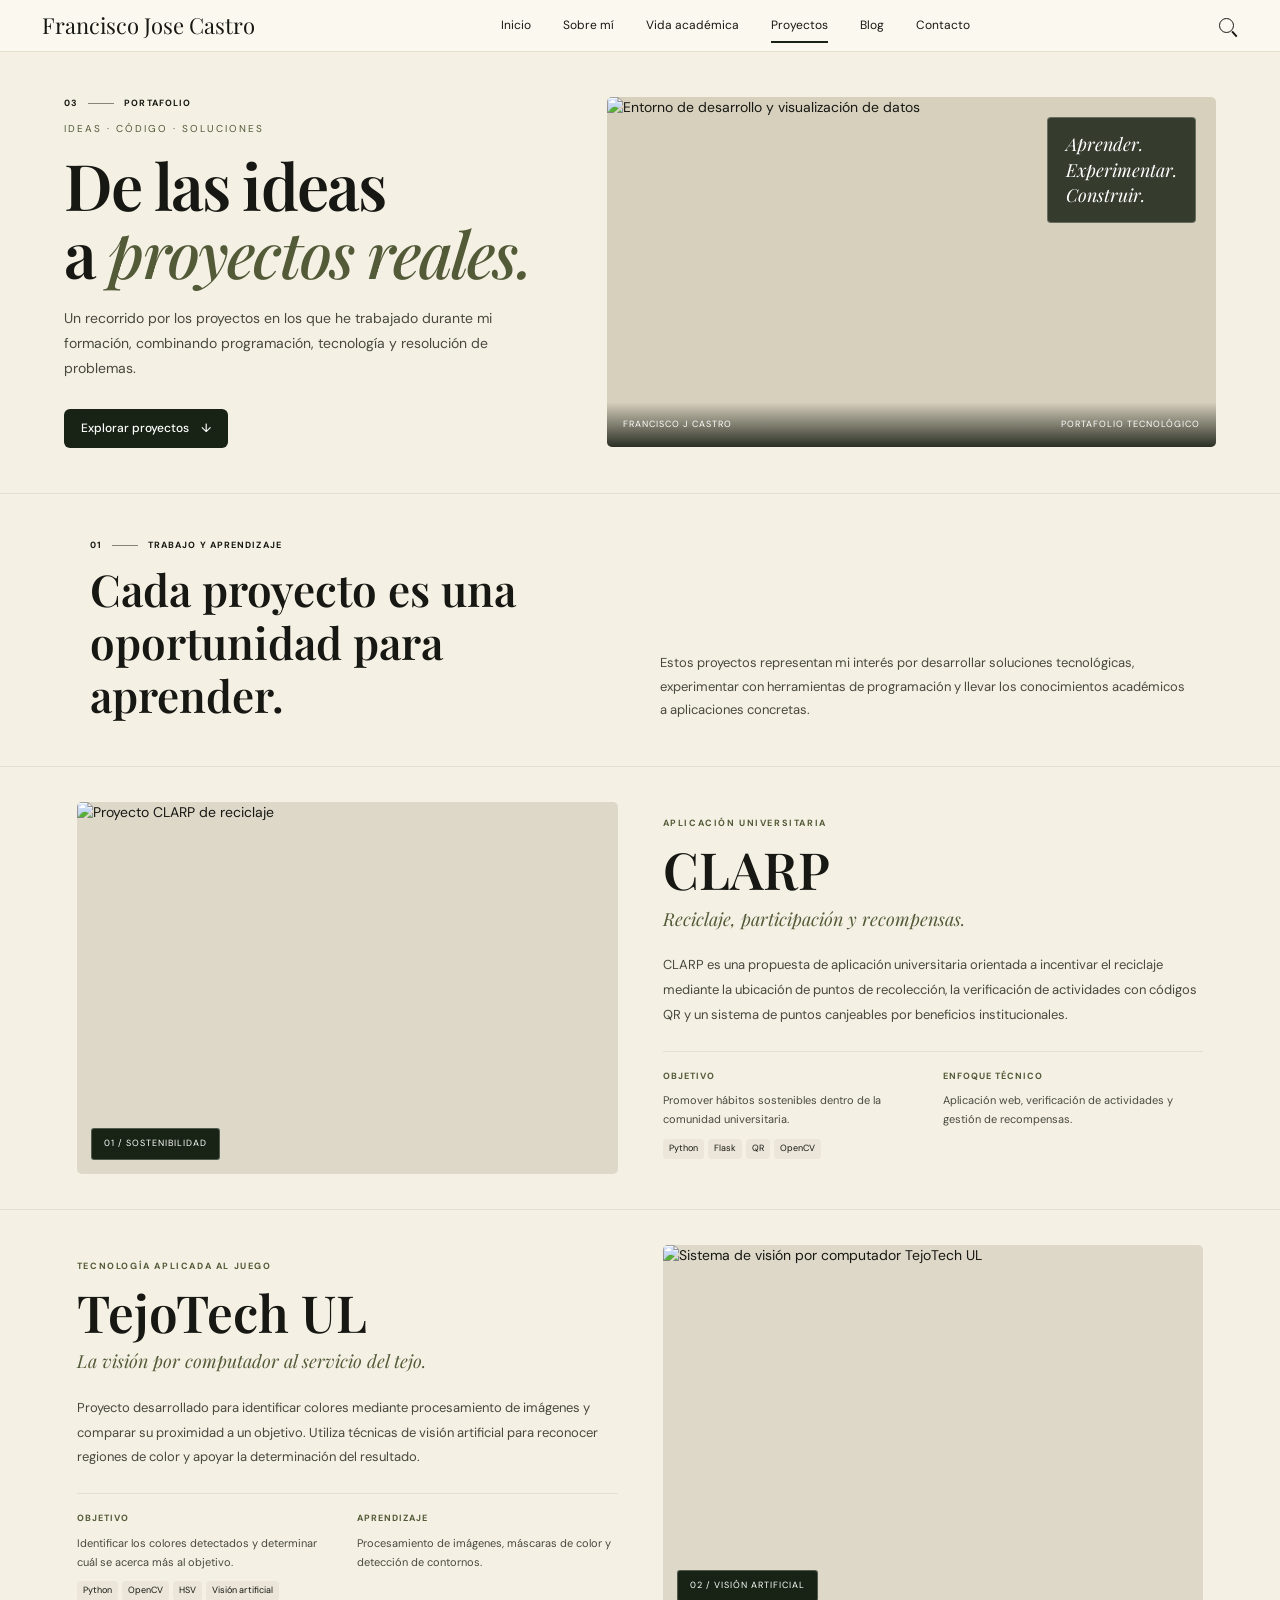
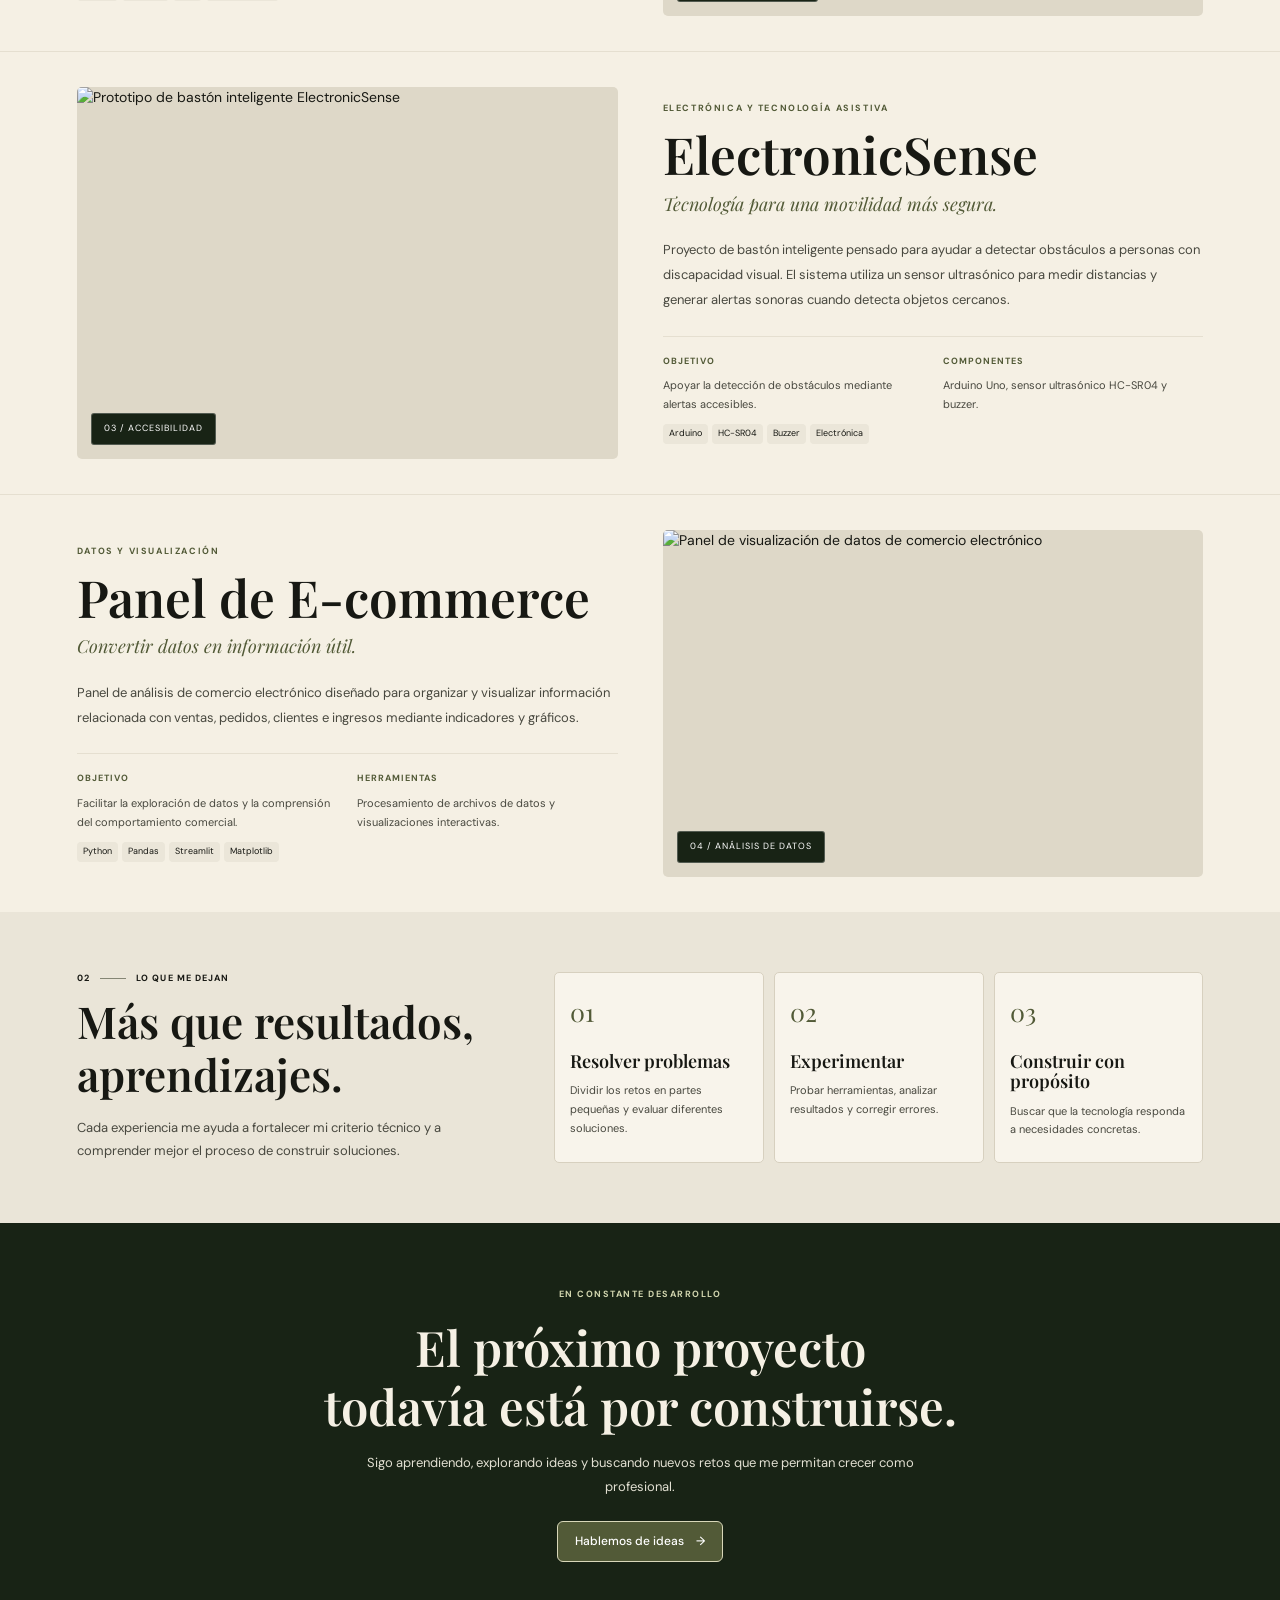
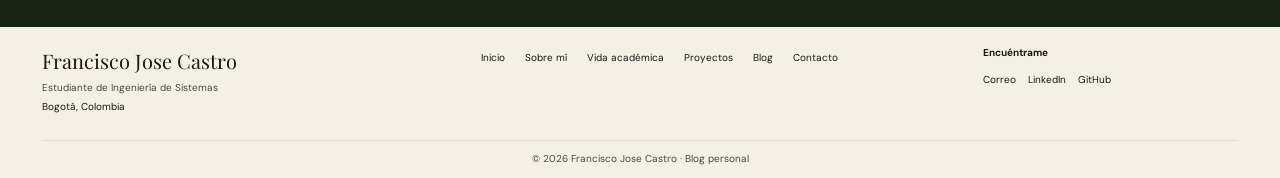
==== proyectos.html @ 3452fd98 "Add files via upload" ====
<!DOCTYPE html>
<html lang="es">
<head>
    <meta charset="UTF-8">
    <meta name="viewport" content="width=device-width, initial-scale=1.0">
    <meta name="description" content="Portafolio de proyectos tecnológicos de Francisco J Castro.">
    <title>Proyectos | Francisco Jose Castro</title>

    <link rel="stylesheet" href="style.css">
    <link rel="preconnect" href="https://fonts.googleapis.com">
    <link rel="preconnect" href="https://fonts.gstatic.com" crossorigin>
    <link href="https://fonts.googleapis.com/css2?family=DM+Sans:wght@400;500;600;700&family=Playfair+Display:wght@400;500;600;700&display=swap" rel="stylesheet">
</head>

<body>

<header class="navbar">
    <a href="index.html" class="brand">Francisco Jose Castro</a>

    <nav class="nav-links">
        <a href="index.html">Inicio</a>
        <a href="sobre-mi.html">Sobre mí</a>
        <a href="vida-academica.html">Vida académica</a>
        <a href="proyectos.html" class="active">Proyectos</a>
        <a href="blog.html">Blog</a>
        <a href="contacto.html">Contacto</a>
    </nav>

    <a href="contacto.html" class="search-link" aria-label="Ir a contacto">
        <span class="search-icon"></span>
    </a>
</header>

<main class="projects-page">

    <!-- PORTADA -->
    <section class="projects-hero">
        <div class="projects-hero-copy">
            <div class="section-number">03 <span></span> PORTAFOLIO</div>

            <p class="eyebrow-dark">IDEAS · CÓDIGO · SOLUCIONES</p>

            <h1>De las ideas<br>a <em>proyectos reales.</em></h1>

            <p>
                Un recorrido por los proyectos en los que he trabajado
                durante mi formación, combinando programación, tecnología
                y resolución de problemas.
            </p>

            <a href="#proyectos-destacados" class="btn btn-dark">
                Explorar proyectos <span>↓</span>
            </a>
        </div>

        <div class="projects-hero-visual">
            <img src="images/dashboard.jpg"
                 alt="Entorno de desarrollo y visualización de datos">

            <div class="projects-hero-label">
                <span>FRANCISCO J CASTRO</span>
                <span>PORTAFOLIO TECNOLÓGICO</span>
            </div>

            <div class="projects-floating-note">
                Aprender.<br>Experimentar.<br>Construir.
            </div>
        </div>
    </section>

    <!-- INTRODUCCION -->
    <section class="projects-intro" id="proyectos-destacados">
        <div>
            <div class="section-number">01 <span></span> TRABAJO Y APRENDIZAJE</div>
            <h2>Cada proyecto es una oportunidad para aprender.</h2>
        </div>

        <p>
            Estos proyectos representan mi interés por desarrollar soluciones
            tecnológicas, experimentar con herramientas de programación y
            llevar los conocimientos académicos a aplicaciones concretas.
        </p>
    </section>

    <!-- PROYECTO CLARP -->
    <article class="project-feature">
        <div class="project-feature-image">
            <img src="images/clarp.jpg" alt="Proyecto CLARP de reciclaje">
            <span class="project-index">01 / SOSTENIBILIDAD</span>
        </div>

        <div class="project-feature-content">
            <span class="project-kicker">APLICACIÓN UNIVERSITARIA</span>
            <h2>CLARP</h2>
            <p class="project-subtitle">
                Reciclaje, participación y recompensas.
            </p>

            <p>
                CLARP es una propuesta de aplicación universitaria orientada
                a incentivar el reciclaje mediante la ubicación de puntos
                de recolección, la verificación de actividades con códigos QR
                y un sistema de puntos canjeables por beneficios institucionales.
            </p>

            <div class="project-details">
                <div>
                    <span>OBJETIVO</span>
                    <p>Promover hábitos sostenibles dentro de la comunidad universitaria.</p>
                </div>
                <div>
                    <span>ENFOQUE TÉCNICO</span>
                    <p>Aplicación web, verificación de actividades y gestión de recompensas.</p>
                </div>
            </div>

            <div class="tags">
                <span>Python</span>
                <span>Flask</span>
                <span>QR</span>
                <span>OpenCV</span>
            </div>
        </div>
    </article>

    <!-- PROYECTO TEJOTECH -->
    <article class="project-feature project-reverse">
        <div class="project-feature-image">
            <img src="images/tejotech.jpg" alt="Sistema de visión por computador TejoTech UL">
            <span class="project-index">02 / VISIÓN ARTIFICIAL</span>
        </div>

        <div class="project-feature-content">
            <span class="project-kicker">TECNOLOGÍA APLICADA AL JUEGO</span>
            <h2>TejoTech UL</h2>
            <p class="project-subtitle">
                La visión por computador al servicio del tejo.
            </p>

            <p>
                Proyecto desarrollado para identificar colores mediante
                procesamiento de imágenes y comparar su proximidad a un
                objetivo. Utiliza técnicas de visión artificial para reconocer
                regiones de color y apoyar la determinación del resultado.
            </p>

            <div class="project-details">
                <div>
                    <span>OBJETIVO</span>
                    <p>Identificar los colores detectados y determinar cuál se acerca más al objetivo.</p>
                </div>
                <div>
                    <span>APRENDIZAJE</span>
                    <p>Procesamiento de imágenes, máscaras de color y detección de contornos.</p>
                </div>
            </div>

            <div class="tags">
                <span>Python</span>
                <span>OpenCV</span>
                <span>HSV</span>
                <span>Visión artificial</span>
            </div>
        </div>
    </article>

    <!-- PROYECTO ELECTRONICSENSE -->
    <article class="project-feature">
        <div class="project-feature-image">
            <img src="images/electronicsense.jpg" alt="Prototipo de bastón inteligente ElectronicSense">
            <span class="project-index">03 / ACCESIBILIDAD</span>
        </div>

        <div class="project-feature-content">
            <span class="project-kicker">ELECTRÓNICA Y TECNOLOGÍA ASISTIVA</span>
            <h2>ElectronicSense</h2>
            <p class="project-subtitle">
                Tecnología para una movilidad más segura.
            </p>

            <p>
                Proyecto de bastón inteligente pensado para ayudar a detectar
                obstáculos a personas con discapacidad visual. El sistema
                utiliza un sensor ultrasónico para medir distancias y generar
                alertas sonoras cuando detecta objetos cercanos.
            </p>

            <div class="project-details">
                <div>
                    <span>OBJETIVO</span>
                    <p>Apoyar la detección de obstáculos mediante alertas accesibles.</p>
                </div>
                <div>
                    <span>COMPONENTES</span>
                    <p>Arduino Uno, sensor ultrasónico HC-SR04 y buzzer.</p>
                </div>
            </div>

            <div class="tags">
                <span>Arduino</span>
                <span>HC-SR04</span>
                <span>Buzzer</span>
                <span>Electrónica</span>
            </div>
        </div>
    </article>

    <!-- PROYECTO ECOMMERCE -->
    <article class="project-feature project-reverse">
        <div class="project-feature-image">
            <img src="images/dashboard.jpg" alt="Panel de visualización de datos de comercio electrónico">
            <span class="project-index">04 / ANÁLISIS DE DATOS</span>
        </div>

        <div class="project-feature-content">
            <span class="project-kicker">DATOS Y VISUALIZACIÓN</span>
            <h2>Panel de E-commerce</h2>
            <p class="project-subtitle">
                Convertir datos en información útil.
            </p>

            <p>
                Panel de análisis de comercio electrónico diseñado para
                organizar y visualizar información relacionada con ventas,
                pedidos, clientes e ingresos mediante indicadores y gráficos.
            </p>

            <div class="project-details">
                <div>
                    <span>OBJETIVO</span>
                    <p>Facilitar la exploración de datos y la comprensión del comportamiento comercial.</p>
                </div>
                <div>
                    <span>HERRAMIENTAS</span>
                    <p>Procesamiento de archivos de datos y visualizaciones interactivas.</p>
                </div>
            </div>

            <div class="tags">
                <span>Python</span>
                <span>Pandas</span>
                <span>Streamlit</span>
                <span>Matplotlib</span>
            </div>
        </div>
    </article>

    <!-- APRENDIZAJES -->
    <section class="project-learning">
        <div class="project-learning-heading">
            <div class="section-number">02 <span></span> LO QUE ME DEJAN</div>
            <h2>Más que resultados, aprendizajes.</h2>
            <p>
                Cada experiencia me ayuda a fortalecer mi criterio técnico
                y a comprender mejor el proceso de construir soluciones.
            </p>
        </div>

        <div class="project-learning-grid">
            <article>
                <span>01</span>
                <h3>Resolver problemas</h3>
                <p>Dividir los retos en partes pequeñas y evaluar diferentes soluciones.</p>
            </article>

            <article>
                <span>02</span>
                <h3>Experimentar</h3>
                <p>Probar herramientas, analizar resultados y corregir errores.</p>
            </article>

            <article>
                <span>03</span>
                <h3>Construir con propósito</h3>
                <p>Buscar que la tecnología responda a necesidades concretas.</p>
            </article>
        </div>
    </section>

    <!-- CIERRE -->
    <section class="projects-closing">
        <p class="closing-label">EN CONSTANTE DESARROLLO</p>
        <h2>El próximo proyecto<br>todavía está por construirse.</h2>
        <p>
            Sigo aprendiendo, explorando ideas y buscando nuevos retos
            que me permitan crecer como profesional.
        </p>

        <a href="contacto.html" class="btn btn-primary">
            Hablemos de ideas <span>→</span>
        </a>
    </section>

</main>

<footer class="footer">
    <div class="footer-brand">
        <a href="index.html">Francisco Jose Castro</a>
        <p>Estudiante de Ingeniería de Sistemas</p>
        <span>Bogotá, Colombia</span>
    </div>

    <nav class="footer-nav" aria-label="Navegación del pie de página">
        <a href="index.html">Inicio</a>
        <a href="sobre-mi.html">Sobre mí</a>
        <a href="vida-academica.html">Vida académica</a>
        <a href="proyectos.html">Proyectos</a>
        <a href="blog.html">Blog</a>
        <a href="contacto.html">Contacto</a>
    </nav>

    <div class="footer-social">
        <span>Encuéntrame</span>
        <a href="contacto.html">Correo</a>
        <a href="contacto.html">LinkedIn</a>
        <a href="contacto.html">GitHub</a>
    </div>

    <p class="copyright">© 2026 Francisco Jose Castro · Blog personal</p>
</footer>

</body>
</html>
---- style.css ----
/* =========================================
   1. CONFIGURACION GENERAL
========================================= */

:root {
    --cream: #f5f0e4;
    --cream-light: #fbf8f0;
    --olive: #525a37;
    --olive-dark: #182315;
    --text: #171813;
    --muted: #68685e;
    --border: #e5dfd0;

    --serif: "Playfair Display", Georgia, serif;
    --sans: "DM Sans", Arial, sans-serif;
}

* {
    margin: 0;
    padding: 0;
    box-sizing: border-box;
}

html {
    scroll-behavior: smooth;
}

body {
    background: var(--cream);
    color: var(--text);
    font-family: var(--sans);
    font-size: 14px;
    line-height: 1.55;
}

a {
    color: inherit;
    text-decoration: none;
}

img {
    display: block;
    width: 100%;
    object-fit: cover;
}

h1, h2, h3 {
    font-family: var(--serif);
    font-weight: 600;
    line-height: 1.12;
}

p {
    color: #48483f;
}

/* =========================================
   2. BARRA DE NAVEGACION
========================================= */

.navbar {
    height: 52px;
    padding: 0 3.3%;
    display: flex;
    align-items: center;
    justify-content: space-between;
    gap: 25px;
    background: var(--cream-light);
    border-bottom: 1px solid var(--border);
    position: relative;
    z-index: 10;
}

.brand {
    font-family: var(--serif);
    font-size: 22px;
    white-space: nowrap;
}

.nav-links {
    display: flex;
    align-items: center;
    justify-content: center;
    gap: clamp(16px, 2.5vw, 38px);
}

.nav-links a {
    font-size: 12px;
    white-space: nowrap;
    position: relative;
    padding: 17px 0;
}

.nav-links a:hover::after,
.nav-links a.active::after {
    content: "";
    height: 2px;
    background: var(--olive-dark);
    position: absolute;
    bottom: 9px;
    left: 0;
    right: 0;
}

.search-link {
    width: 23px;
    height: 23px;
    display: grid;
    place-items: center;
}

.search-icon {
    width: 15px;
    height: 15px;
    border: 1.7px solid var(--text);
    border-radius: 50%;
    display: block;
    position: relative;
}

.search-icon::after {
    content: "";
    position: absolute;
    width: 7px;
    height: 1.7px;
    background: var(--text);
    right: -5px;
    bottom: -3px;
    transform: rotate(48deg);
}

/* =========================================
   3. PORTADA PRINCIPAL
========================================= */

.hero {
    min-height: 292px;
    position: relative;
    overflow: hidden;
    display: flex;
    align-items: center;
    padding: 28px 3.4%;
    color: white;

    background:
        linear-gradient(
            90deg,
            rgba(13, 19, 15, .78) 0%,
            rgba(13, 19, 15, .48) 37%,
            rgba(13, 19, 15, .06) 72%
        ),
        url("images/hero-bogota.jpg") center 48% / cover no-repeat;
}

.hero-overlay {
    position: absolute;
    inset: 0;
    pointer-events: none;
    background: linear-gradient(
        0deg,
        rgba(15, 22, 15, .22),
        transparent 60%
    );
}

.hero-content {
    position: relative;
    z-index: 2;
    width: min(420px, 42%);
}

.eyebrow {
    color: #f8f4e9;
    font-size: 11px;
    letter-spacing: 2px;
    margin-bottom: 12px;
}

.hero h1 {
    font-size: clamp(46px, 5vw, 76px);
    line-height: .88;
    letter-spacing: -2px;
    margin-bottom: 15px;
}

.hero-description {
    display: flex;
    align-items: flex-start;
    gap: 13px;
    max-width: 370px;
}

.small-line {
    flex: 0 0 30px;
    height: 2px;
    background: #eee7d5;
    margin-top: 11px;
}

.hero-description p {
    color: #fffdf7;
    font-size: 14px;
    line-height: 1.4;
}

.hero-buttons {
    display: flex;
    gap: 12px;
    flex-wrap: wrap;
    margin-top: 17px;
}

.btn {
    display: inline-flex;
    align-items: center;
    justify-content: center;
    gap: 12px;
    padding: 10px 17px;
    border-radius: 6px;
    font-size: 12px;
    font-weight: 500;
    transition: background .2s, transform .2s;
}

.btn:hover {
    transform: translateY(-2px);
}

.btn-primary {
    color: white;
    background: var(--olive);
    border: 1px solid #d8d7b9;
}

.btn-primary:hover,
.btn-dark:hover,
.small-button:hover {
    background: #687249;
}

.btn-outline {
    color: white;
    border: 1px solid white;
    background: rgba(0, 0, 0, .12);
}

.btn-outline:hover {
    background: rgba(255, 255, 255, .15);
}

.hero-words {
    position: absolute;
    z-index: 2;
    right: 16%;
    bottom: 60px;
    display: flex;
    flex-direction: column;
    align-items: flex-start;
    transform: rotate(-7deg);
    font-family: var(--serif);
    font-size: 18px;
    font-style: italic;
    line-height: 1.2;
    text-shadow: 0 2px 10px #0008;
}

.hero-words span:nth-child(even) {
    margin-left: 15px;
}

.hero-quote {
    position: absolute;
    z-index: 2;
    top: 0;
    right: 0;
    bottom: 0;
    width: 12%;
    min-width: 125px;
    background: var(--olive-dark);
    padding: 27px 20px;
    display: flex;
    flex-direction: column;
    justify-content: center;
}

.quote-mark {
    font-family: var(--serif);
    font-size: 43px;
    color: #89906b;
    height: 37px;
}

.hero-quote p {
    color: var(--cream-light);
    font-family: var(--serif);
    font-size: 17px;
    line-height: 1.35;
}

.quote-line {
    margin-top: 20px;
    height: 1px;
    width: 35px;
    background: #a0a180;
}

/* =========================================
   4. TITULOS Y ETIQUETAS
========================================= */

.section-number {
    display: flex;
    align-items: center;
    gap: 10px;
    font-size: 9px;
    font-weight: 700;
    letter-spacing: 1.1px;
    margin-bottom: 10px;
}

.section-number > span {
    display: inline-block;
    width: 26px;
    height: 1px;
    background: #858675;
}

.section-heading-row {
    display: flex;
    align-items: center;
    justify-content: space-between;
    gap: 12px;
}

.small-button {
    display: inline-flex;
    align-items: center;
    justify-content: center;
    background: var(--olive-dark);
    color: white;
    padding: 7px 13px;
    border-radius: 4px;
    font-size: 10px;
    white-space: nowrap;
    transition: background .2s;
}

/* =========================================
   5. SOBRE MI Y VIDA ACADEMICA
========================================= */

.intro-grid {
    display: grid;
    grid-template-columns: .92fr 1.08fr 1.75fr;
    gap: 22px;
    padding: 16px 3.3%;
    border-bottom: 1px solid var(--border);
    align-items: stretch;
}

.about-preview {
    padding: 1px 0;
}

.about-preview h2 {
    font-size: clamp(28px, 3vw, 38px);
    margin-bottom: 9px;
}

.about-preview p {
    font-size: 12px;
    line-height: 1.55;
    margin-bottom: 8px;
}

.btn-dark {
    background: var(--olive-dark);
    color: white;
    margin-top: 5px;
}

.about-visual {
    display: grid;
    grid-template-columns: 1.1fr .9fr;
    gap: 4px;
    min-height: 220px;
}

.about-photo {
    height: 100%;
    min-height: 220px;
    border-radius: 3px;
}

.interest-list {
    background: var(--olive-dark);
    color: var(--cream-light);
    border-radius: 3px;
    display: flex;
    flex-direction: column;
    justify-content: center;
    padding: 12px;
}

.interest-list div {
    display: flex;
    align-items: center;
    gap: 9px;
    font-size: 18px;
    padding: 9px 0;
    border-bottom: 1px solid #ffffff20;
}

.interest-list div:last-child {
    border-bottom: none;
}

.interest-list div span {
    font-size: 11px;
}

.academic-preview {
    min-width: 0;
}

.academic-preview h2 {
    font-size: clamp(21px, 2.1vw, 30px);
    margin: 4px 0 5px;
}

.academic-intro {
    font-size: 12px;
    line-height: 1.45;
    margin-bottom: 10px;
}

.academic-cards {
    display: grid;
    grid-template-columns: repeat(3, minmax(0, 1fr));
    gap: 6px;
}

.academic-card {
    border: 1px solid var(--border);
    border-radius: 6px;
    padding: 11px 9px;
    display: flex;
    align-items: flex-start;
    gap: 9px;
    min-width: 0;
}

.academic-icon {
    font-size: 26px;
    line-height: 1;
}

.academic-card h3 {
    font-size: 25px;
}

.academic-card .card-title {
    font-size: 13px;
    margin-bottom: 5px;
}

.academic-card strong {
    display: block;
    font-size: 11px;
    line-height: 1.35;
}

.academic-card p {
    margin-top: 7px;
    font-size: 10px;
    line-height: 1.4;
}

/* =========================================
   6. PROYECTOS Y BLOG
========================================= */

.content-grid {
    display: grid;
    grid-template-columns: 1.5fr 1fr;
    gap: 22px;
    padding: 15px 2.7%;
}

.projects-section,
.blog-section {
    min-width: 0;
}

.project-cards {
    display: grid;
    grid-template-columns: repeat(4, minmax(0, 1fr));
    gap: 8px;
    margin-top: 12px;
}

.project-card,
.blog-card {
    background: var(--cream-light);
    border: 1px solid var(--border);
    border-radius: 5px;
    overflow: hidden;
    min-width: 0;
}

.project-card > img {
    height: 95px;
}

.project-info {
    padding: 9px 10px 11px;
}

.project-info h3 {
    font-size: 15px;
    margin-bottom: 5px;
}

.project-info p {
    font-size: 10.5px;
    line-height: 1.45;
    min-height: 61px;
}

.tags {
    display: flex;
    flex-wrap: wrap;
    gap: 4px;
    margin-top: 10px;
}

.tags span {
    font-size: 9px;
    background: #ebe6d9;
    padding: 3px 6px;
    border-radius: 4px;
}

.blog-cards {
    display: grid;
    grid-template-columns: repeat(3, minmax(0, 1fr));
    gap: 8px;
    margin-top: 12px;
}

.blog-card > img {
    height: 80px;
}

.blog-info {
    padding: 9px;
}

.blog-info h3 {
    font-size: 14px;
    margin-bottom: 6px;
}

.category {
    display: inline-block;
    border: 1px solid var(--olive);
    border-radius: 20px;
    padding: 2px 7px;
    font-size: 9px;
    margin-bottom: 6px;
}

.blog-info p {
    font-size: 10px;
    line-height: 1.45;
    margin-bottom: 8px;
}

.blog-info > a {
    font-size: 10px;
    font-weight: 700;
}

.blog-info > a:hover {
    color: var(--olive);
}

/* =========================================
   7. METAS FUTURAS
========================================= */

.goals-section {
    display: grid;
    grid-template-columns: 1.4fr 1fr 1fr 1fr .65fr;
    gap: 22px;
    align-items: center;
    padding: 23px 3.3%;
    background: var(--olive-dark);
    color: var(--cream-light);
}

.goals-title .section-number {
    color: #eae5d5;
}

.goals-title h2 {
    font-size: clamp(20px, 2vw, 27px);
    margin-top: 10px;
}

.goal {
    display: flex;
    align-items: flex-start;
    gap: 12px;
}

.goal-icon {
    font-size: 30px;
    color: #d4d6b7;
    line-height: 1;
}

.goal h3 {
    font-family: var(--sans);
    font-size: 12px;
    margin-bottom: 5px;
}

.goal p {
    color: #dddccf;
    font-size: 10px;
    line-height: 1.45;
}

.goals-quote {
    font-family: var(--serif);
    color: #d8d8bb;
    font-style: italic;
    font-size: 16px;
    transform: rotate(-5deg);
}

/* =========================================
   8. PIE DE PAGINA
========================================= */

.footer {
    padding: 18px 3.3% 12px;
    display: grid;
    grid-template-columns: 1.3fr 1.5fr .8fr;
    gap: 25px;
    align-items: start;
}

.footer-brand > a {
    font-family: var(--serif);
    font-size: 20px;
}

.footer-brand p,
.footer-brand span {
    display: block;
    font-size: 10px;
    margin-top: 4px;
}

.footer-nav {
    display: flex;
    flex-wrap: wrap;
    gap: 10px 20px;
    padding-top: 5px;
}

.footer-nav a,
.footer-social a,
.footer-social span {
    font-size: 10px;
}

.footer-nav a:hover,
.footer-social a:hover {
    color: var(--olive);
}

.footer-social {
    display: flex;
    flex-wrap: wrap;
    gap: 12px;
}

.footer-social span {
    width: 100%;
    font-weight: 700;
}

.copyright {
    grid-column: 1 / -1;
    border-top: 1px solid var(--border);
    padding-top: 10px;
    text-align: center;
    font-size: 10px;
}

/* =========================================
   9. TABLETAS
========================================= */

@media (max-width: 1100px) {
    .navbar {
        padding: 0 2%;
        gap: 14px;
    }

    .brand {
        font-size: 19px;
    }

    .nav-links {
        gap: 15px;
    }

    .nav-links a {
        font-size: 11px;
    }

    .intro-grid {
        grid-template-columns: 1fr 1fr;
    }

    .academic-preview {
        grid-column: 1 / -1;
    }

    .content-grid {
        grid-template-columns: 1fr;
    }

    .project-card > img {
        height: 130px;
    }

    .blog-card > img {
        height: 125px;
    }

    .goals-section {
        grid-template-columns: repeat(2, 1fr);
    }

    .goals-title {
        grid-column: 1 / -1;
    }
}

/* =========================================
   10. CELULARES
========================================= */

@media (max-width: 650px) {
    .navbar {
        height: auto;
        min-height: 60px;
        padding: 12px 5%;
        flex-wrap: wrap;
    }

    .brand {
        font-size: 21px;
    }

    .nav-links {
        order: 3;
        width: 100%;
        overflow-x: auto;
        justify-content: flex-start;
        gap: 22px;
    }

    .nav-links a {
        padding: 8px 0;
    }

    .nav-links a:hover::after,
    .nav-links a.active::after {
        bottom: 2px;
    }

    .hero {
        min-height: 470px;
        align-items: flex-start;
        padding: 60px 6% 35px;
        background-position: 58% center;
    }

    .hero-content {
        width: 100%;
        max-width: 420px;
    }

    .hero h1 {
        font-size: clamp(52px, 13vw, 72px);
    }

    .hero-description p {
        font-size: 13px;
    }

    .hero-words {
        display: none;
    }

    .hero-quote {
        top: auto;
        bottom: 0;
        height: auto;
        width: 100%;
        min-width: 0;
        padding: 12px 6%;
        flex-direction: row;
        align-items: center;
        gap: 10px;
    }

    .quote-mark {
        height: auto;
        font-size: 30px;
    }

    .hero-quote p {
        font-size: 13px;
    }

    .quote-line {
        display: none;
    }

    .intro-grid,
    .content-grid {
        grid-template-columns: 1fr;
        padding: 22px 5%;
        gap: 24px;
    }

    .about-preview h2 {
        font-size: 35px;
    }

    .about-visual {
        min-height: 250px;
    }

    .academic-preview {
        grid-column: auto;
    }

    .academic-preview h2 {
        font-size: 25px;
    }

    .academic-cards {
        grid-template-columns: 1fr;
    }

    .academic-card {
        padding: 14px;
    }

    .academic-card p {
        font-size: 11px;
    }

    .project-cards {
        grid-template-columns: repeat(2, minmax(0, 1fr));
    }

    .project-card > img {
        height: 120px;
    }

    .project-info p {
        min-height: 0;
    }

    .blog-cards {
        grid-template-columns: 1fr;
    }

    .blog-card {
        display: grid;
        grid-template-columns: 115px 1fr;
    }

    .blog-card > img {
        height: 100%;
        min-height: 150px;
    }

    .goals-section {
        grid-template-columns: 1fr;
        gap: 22px;
        padding: 28px 6%;
    }

    .goals-title {
        grid-column: auto;
    }

    .goals-title h2 {
        font-size: 25px;
    }

    .footer {
        grid-template-columns: 1fr;
        padding: 25px 5% 15px;
    }

    .footer-nav {
        gap: 12px 18px;
    }

    .copyright {
        grid-column: auto;
    }
}

@media (prefers-reduced-motion: reduce) {
    html {
        scroll-behavior: auto;
    }

    *,
    *::before,
    *::after {
        transition: none !important;
    }
}


/* =========================================
   PAGINA 02: SOBRE MI
========================================= */

.about-page {
    overflow: hidden;
    background: var(--cream);
}

.eyebrow-dark {
    font-size: 10px;
    letter-spacing: 2px;
    color: var(--olive);
    margin-bottom: 15px;
}

/* Portada editorial */

.about-hero {
    display: grid;
    grid-template-columns: 1.05fr 1.1fr .48fr;
    min-height: 410px;
    padding: 25px 3.3%;
    gap: 22px;
    align-items: stretch;
    border-bottom: 1px solid var(--border);
}

.about-hero-copy {
    align-self: center;
    padding: 20px 0;
}

.about-hero-copy h1 {
    font-size: clamp(43px, 5.2vw, 72px);
    letter-spacing: -2px;
    line-height: .99;
    margin: 12px 0 18px;
}

.about-hero-copy h1 em {
    color: var(--olive);
    font-weight: 500;
}

.about-hero-description {
    max-width: 400px;
    font-size: 14px;
    line-height: 1.7;
    margin-bottom: 22px;
}

.about-hero-image {
    position: relative;
    min-height: 350px;
    overflow: hidden;
    border-radius: 4px;
    background: #d7d0bd;
}

.about-hero-image img {
    position: absolute;
    inset: 0;
    height: 100%;
    transition: transform .5s;
}

.about-hero-image:hover img {
    transform: scale(1.025);
}

.photo-caption {
    position: absolute;
    bottom: 0;
    left: 0;
    right: 0;
    padding: 13px;
    display: flex;
    justify-content: space-between;
    gap: 10px;
    background: linear-gradient(transparent, #10160dc9);
    color: white;
    font-size: 9px;
    letter-spacing: 1px;
}

.about-hero-quote {
    background: var(--olive-dark);
    color: var(--cream);
    padding: 25px 20px;
    border-radius: 4px;
    display: flex;
    flex-direction: column;
    justify-content: center;
}

.about-hero-quote .quote-mark {
    color: #9da17a;
}

.about-hero-quote p {
    font-family: var(--serif);
    font-size: clamp(17px, 1.8vw, 23px);
    color: var(--cream);
    line-height: 1.5;
}

/* Historia */

.story-section {
    padding: 75px 8%;
    display: grid;
    grid-template-columns: .85fr 1.15fr;
    gap: 10%;
    border-bottom: 1px solid var(--border);
}

.story-heading h2,
.inspiration-intro h2,
.about-next h2 {
    font-size: clamp(30px, 3.5vw, 47px);
    line-height: 1.15;
}

.story-content {
    max-width: 650px;
}

.story-content p {
    font-size: 14px;
    line-height: 1.9;
    margin-bottom: 18px;
}

.story-content .story-lead {
    color: var(--text);
    font-family: var(--serif);
    font-size: 21px;
    line-height: 1.55;
}

.story-signature {
    display: flex;
    flex-direction: column;
    gap: 4px;
    padding-top: 18px;
    border-top: 1px solid var(--border);
    color: var(--muted);
    font-size: 12px;
}

.story-signature strong {
    font-family: var(--serif);
    font-size: 23px;
    font-weight: 500;
    color: var(--olive);
    font-style: italic;
}

/* Cualidades personales */

.personality-section {
    padding: 65px 5%;
    border-bottom: 1px solid var(--border);
}

.personality-heading {
    display: flex;
    align-items: end;
    justify-content: space-between;
    gap: 25px;
    margin-bottom: 30px;
}

.personality-heading h2 {
    font-size: clamp(32px, 4vw, 48px);
}

.personality-heading > p {
    max-width: 340px;
    font-size: 13px;
    line-height: 1.7;
}

.personality-grid {
    display: grid;
    grid-template-columns: repeat(5, minmax(0, 1fr));
    gap: 10px;
}

.quality-card {
    padding: 23px 17px;
    min-height: 220px;
    border: 1px solid var(--border);
    border-radius: 5px;
    display: flex;
    flex-direction: column;
    align-items: flex-start;
    background: var(--cream-light);
    transition: transform .2s, box-shadow .2s;
}

.quality-card:hover {
    transform: translateY(-4px);
    box-shadow: 0 8px 25px #2527190c;
}

.quality-number {
    font-size: 10px;
    color: var(--muted);
    letter-spacing: 1px;
}

.quality-symbol {
    font-size: 29px;
    color: var(--olive);
    margin: 15px 0;
}

.quality-card h3 {
    font-size: 21px;
    margin-bottom: 9px;
}

.quality-card p {
    font-size: 12px;
    line-height: 1.7;
}

.quality-featured {
    background: var(--olive-dark);
    border-color: var(--olive-dark);
    color: var(--cream);
}

.quality-featured .quality-number,
.quality-featured .quality-symbol,
.quality-featured p {
    color: #e2e0cd;
}

/* Intereses */

.inspiration-section {
    padding: 70px 5%;
    display: grid;
    grid-template-columns: .72fr 1.28fr;
    gap: 45px;
    align-items: start;
}

.inspiration-intro > p {
    font-size: 13px;
    line-height: 1.8;
    margin-top: 20px;
    max-width: 360px;
}

.inspiration-grid {
    display: grid;
    grid-template-columns: 1fr 1fr;
    grid-template-rows: 240px 240px;
    gap: 10px;
}

.inspiration-card {
    position: relative;
    overflow: hidden;
    border-radius: 4px;
    background: var(--olive-dark);
    color: var(--cream);
}

.inspiration-travel {
    grid-row: span 2;
}

.inspiration-card > img {
    position: absolute;
    inset: 0;
    height: 100%;
    transition: transform .4s;
}

.inspiration-card:hover > img {
    transform: scale(1.04);
}

.inspiration-card::after {
    content: "";
    position: absolute;
    inset: 0;
    background: linear-gradient(
        0deg,
        rgba(15, 21, 13, .92),
        rgba(15, 21, 13, .03) 80%
    );
}

.inspiration-overlay {
    position: absolute;
    z-index: 1;
    bottom: 0;
    left: 0;
    right: 0;
    padding: 22px;
}

.inspiration-overlay > span {
    font-size: 9px;
    letter-spacing: 1.5px;
    color: #dedfc1;
}

.inspiration-overlay h3 {
    font-size: 29px;
    margin: 7px 0;
}

.inspiration-overlay p {
    font-size: 12px;
    line-height: 1.6;
    color: #f1eee3;
}

.music-art {
    position: absolute;
    inset: 0;
    display: flex;
    flex-direction: column;
    align-items: center;
    justify-content: center;
    gap: 20px;
    background:
        radial-gradient(ellipse at center, #606a43 0%, #26321f 50%, #172216 100%);
}

.music-symbol {
    font-family: var(--serif);
    font-size: 110px;
    color: #e6dfc9;
    line-height: 1;
}

.music-label {
    font-size: 9px;
    letter-spacing: 2px;
    color: #e6dfc9;
}

/* Filosofia */

.philosophy-section {
    padding: 65px 12%;
    background: var(--olive-dark);
    color: var(--cream);
    text-align: center;
}

.philosophy-number {
    font-size: 10px;
    letter-spacing: 2px;
    color: #d4d6b7;
}

.philosophy-quote-mark {
    display: block;
    margin-top: 15px;
    color: #8d966d;
    font-family: var(--serif);
    font-size: 60px;
    height: 50px;
}

.philosophy-section h2 {
    max-width: 900px;
    margin: 0 auto;
    font-size: clamp(27px, 3.8vw, 48px);
    font-weight: 500;
    line-height: 1.35;
}

.philosophy-section > p {
    max-width: 560px;
    margin: 22px auto;
    color: #dddccf;
    font-size: 13px;
    line-height: 1.8;
}

.philosophy-signature {
    display: inline-block;
    margin-top: 8px;
    font-family: var(--serif);
    font-size: 24px;
    font-style: italic;
    color: #e2dfc8;
}

/* Enlace a la siguiente sección */

.about-next {
    padding: 55px 8%;
    display: flex;
    align-items: center;
    justify-content: space-between;
    gap: 30px;
    border-bottom: 1px solid var(--border);
}

.about-next > div {
    max-width: 580px;
}

.about-next p {
    margin-top: 12px;
    font-size: 13px;
    line-height: 1.7;
}

.about-next .btn {
    flex-shrink: 0;
}

/* Ajustes para tabletas */

@media (max-width: 1000px) {
    .about-hero {
        grid-template-columns: 1fr 1fr;
    }

    .about-hero-quote {
        grid-column: 1 / -1;
        min-height: 140px;
    }

    .about-hero-quote p {
        max-width: 550px;
    }

    .story-section {
        padding: 55px 5%;
        gap: 35px;
    }

    .personality-grid {
        grid-template-columns: repeat(3, minmax(0, 1fr));
    }

    .inspiration-section {
        grid-template-columns: 1fr;
    }

    .inspiration-intro > p {
        max-width: 650px;
    }
}

/* Ajustes para celulares */

@media (max-width: 650px) {
    .about-hero {
        grid-template-columns: 1fr;
        padding: 25px 5%;
        gap: 16px;
    }

    .about-hero-copy {
        padding: 15px 0;
    }

    .about-hero-copy h1 {
        font-size: clamp(45px, 12vw, 65px);
    }

    .about-hero-image {
        min-height: 350px;
    }

    .about-hero-quote {
        grid-column: auto;
        min-height: 0;
        padding: 22px;
    }

    .story-section {
        grid-template-columns: 1fr;
        padding: 45px 6%;
        gap: 25px;
    }

    .story-content .story-lead {
        font-size: 19px;
    }

    .personality-section,
    .inspiration-section {
        padding: 45px 5%;
    }

    .personality-heading {
        align-items: flex-start;
        flex-direction: column;
    }

    .personality-grid {
        grid-template-columns: repeat(2, minmax(0, 1fr));
    }

    .quality-card {
        padding: 18px 14px;
        min-height: 210px;
    }

    .inspiration-grid {
        grid-template-columns: 1fr;
        grid-template-rows: repeat(3, 280px);
    }

    .inspiration-travel {
        grid-row: auto;
    }

    .philosophy-section {
        padding: 45px 7%;
    }

    .about-next {
        padding: 40px 6%;
        flex-direction: column;
        align-items: flex-start;
    }
}


/* =========================================
   PAGINA 03: VIDA ACADEMICA
========================================= */

.academic-page {
    background: var(--cream);
    overflow: hidden;
}

.academic-hero {
    display: grid;
    grid-template-columns: 1fr 1fr;
    gap: 35px;
    align-items: center;
    padding: 38px 5%;
    border-bottom: 1px solid var(--border);
}

.academic-hero-copy h1 {
    font-size: clamp(42px, 5vw, 68px);
    line-height: 1.05;
    letter-spacing: -1.8px;
    margin: 14px 0 20px;
}

.academic-hero-copy h1 em {
    color: var(--olive);
    font-weight: 500;
}

.academic-hero-text {
    max-width: 470px;
    font-size: 14px;
    line-height: 1.8;
    margin-bottom: 22px;
}

.academic-hero-image {
    height: 350px;
    position: relative;
    overflow: hidden;
    border-radius: 5px;
    background: #d7d0bd;
}

.academic-hero-image img {
    height: 100%;
    transition: transform .5s;
}

.academic-hero-image:hover img {
    transform: scale(1.03);
}

.academic-image-label {
    position: absolute;
    bottom: 0;
    left: 0;
    right: 0;
    padding: 16px;
    display: flex;
    justify-content: space-between;
    gap: 10px;
    color: white;
    font-size: 9px;
    letter-spacing: 1px;
    background: linear-gradient(transparent, #10160dd9);
}

/* Estado académico */

.academic-status {
    padding: 55px 5%;
    border-bottom: 1px solid var(--border);
}

.status-heading {
    max-width: 650px;
    margin-bottom: 27px;
}

.status-heading h2,
.training-intro h2,
.learning-section > h2,
.future-heading h2 {
    font-size: clamp(30px, 3.5vw, 43px);
    margin-bottom: 12px;
}

.status-heading > p,
.training-intro > p,
.future-heading > p {
    max-width: 650px;
    font-size: 13px;
    line-height: 1.8;
}

.status-cards {
    display: grid;
    grid-template-columns: repeat(3, minmax(0, 1fr));
    gap: 12px;
}

.status-card {
    padding: 25px;
    border: 1px solid var(--border);
    border-radius: 5px;
    background: var(--cream-light);
}

.status-icon {
    display: block;
    font-family: var(--serif);
    font-size: 30px;
    color: var(--olive);
    margin-bottom: 17px;
}

.status-label,
.training-category,
.closing-label {
    font-size: 9px;
    letter-spacing: 1.5px;
    font-weight: 700;
    color: var(--olive);
    margin-bottom: 10px;
}

.status-card h3 {
    font-size: 21px;
    margin-bottom: 10px;
}

.status-card > p:last-child {
    font-size: 12px;
    line-height: 1.7;
}

.status-featured {
    background: var(--olive-dark);
    color: var(--cream);
    border-color: var(--olive-dark);
}

.status-featured .status-label,
.status-featured .status-icon {
    color: #d5d8b8;
}

.progress-number {
    font-family: var(--serif);
    font-size: 54px;
    line-height: 1;
    margin: 12px 0;
}

.progress-number small {
    font-size: 25px;
}

.progress-track {
    height: 5px;
    border-radius: 10px;
    background: #ffffff28;
    overflow: hidden;
    margin: 15px 0;
}

.progress-track span {
    display: block;
    width: 90%;
    height: 100%;
    background: #cbd0a4;
    border-radius: inherit;
}

.status-featured h3 {
    font-size: 18px;
}

.status-featured > p:last-child {
    color: #e2e0d2;
}

/* Formación complementaria */

.training-section {
    padding: 60px 7%;
    display: grid;
    grid-template-columns: .75fr 1.25fr;
    gap: 50px;
    border-bottom: 1px solid var(--border);
}

.training-intro h2 {
    line-height: 1.2;
}

.training-intro > p {
    margin-top: 17px;
}

.training-list {
    display: flex;
    flex-direction: column;
}

.training-item {
    display: grid;
    grid-template-columns: 52px 38px 1fr;
    gap: 15px;
    padding: 25px 0;
    border-bottom: 1px solid var(--border);
    align-items: start;
}

.training-item:first-child {
    padding-top: 0;
}

.training-year {
    font-family: var(--serif);
    font-size: 19px;
    color: var(--olive);
    padding-top: 3px;
}

.training-icon {
    width: 38px;
    height: 38px;
    border: 1px solid #c9c9af;
    border-radius: 50%;
    display: grid;
    place-items: center;
    color: var(--olive);
    font-size: 20px;
}

.training-details h3 {
    font-size: 22px;
    margin-bottom: 8px;
}

.training-details > p {
    font-size: 12px;
    line-height: 1.8;
}

.training-status {
    grid-column: 3;
    font-size: 9px;
    letter-spacing: .7px;
    color: var(--olive);
    font-weight: 700;
    margin-top: 10px;
}

.academic-note {
    grid-column: 2;
    font-size: 10px;
    line-height: 1.6;
    color: var(--muted);
    margin-top: -30px;
}

/* Áreas de aprendizaje */

.learning-section {
    padding: 60px 5%;
    border-bottom: 1px solid var(--border);
}

.learning-grid {
    display: grid;
    grid-template-columns: repeat(4, minmax(0, 1fr));
    gap: 10px;
    margin-top: 28px;
}

.learning-card {
    min-height: 205px;
    padding: 23px 18px;
    background: var(--cream-light);
    border: 1px solid var(--border);
    border-radius: 5px;
    transition: transform .2s;
}

.learning-card:hover {
    transform: translateY(-4px);
}

.learning-card > span {
    font-size: 9px;
    letter-spacing: 1px;
    color: var(--olive);
}

.learning-card h3 {
    font-size: 21px;
    margin: 25px 0 12px;
}

.learning-card p {
    font-size: 12px;
    line-height: 1.7;
}

/* Proyección profesional */

.academic-future {
    display: grid;
    grid-template-columns: .8fr 1.2fr;
    gap: 60px;
    padding: 65px 8%;
    background: #eae5d8;
}

.future-timeline {
    position: relative;
}

.future-item {
    display: grid;
    grid-template-columns: 44px 1fr;
    gap: 18px;
    padding-bottom: 28px;
    position: relative;
}

.future-item:not(:last-child)::after {
    content: "";
    position: absolute;
    top: 43px;
    bottom: 0;
    left: 20px;
    width: 1px;
    background: #aeb39a;
}

.future-point {
    width: 42px;
    height: 42px;
    display: grid;
    place-items: center;
    border: 1px solid var(--olive);
    border-radius: 50%;
    color: var(--olive);
    font-family: var(--serif);
    font-size: 17px;
    background: var(--cream);
    z-index: 1;
}

.future-stage {
    font-size: 9px;
    letter-spacing: 1.3px;
    color: var(--olive);
    font-weight: 700;
}

.future-item h3 {
    font-size: 22px;
    margin: 6px 0;
}

.future-item p {
    font-size: 12px;
    line-height: 1.7;
    max-width: 470px;
}

/* Cierre */

.academic-closing {
    padding: 65px 20px;
    text-align: center;
    background: var(--olive-dark);
    color: var(--cream);
}

.academic-closing .closing-label {
    color: #cbd0a4;
}

.academic-closing h2 {
    font-size: clamp(31px, 4vw, 48px);
    line-height: 1.25;
    margin: 15px 0;
}

.academic-closing > p:not(.closing-label) {
    max-width: 550px;
    margin: 0 auto 22px;
    color: #e2e0d2;
    font-size: 13px;
    line-height: 1.8;
}

/* Responsive */

@media (max-width: 1000px) {
    .academic-hero {
        grid-template-columns: 1fr 1fr;
        padding: 35px 4%;
        gap: 22px;
    }

    .training-section {
        grid-template-columns: 1fr;
        gap: 30px;
    }

    .academic-note {
        grid-column: 1;
        margin-top: 0;
    }

    .learning-grid {
        grid-template-columns: repeat(2, minmax(0, 1fr));
    }

    .academic-future {
        grid-template-columns: 1fr;
        gap: 30px;
    }
}

@media (max-width: 650px) {
    .academic-hero {
        grid-template-columns: 1fr;
        padding: 30px 5%;
    }

    .academic-hero-copy h1 {
        font-size: 45px;
    }

    .academic-hero-image {
        height: 280px;
    }

    .academic-image-label {
        flex-wrap: wrap;
    }

    .academic-status,
    .training-section,
    .learning-section {
        padding: 40px 5%;
    }

    .status-cards {
        grid-template-columns: 1fr;
    }

    .status-card {
        padding: 22px;
    }

    .training-item {
        grid-template-columns: 43px 32px 1fr;
        gap: 9px;
    }

    .training-icon {
        width: 32px;
        height: 32px;
    }

    .training-details h3 {
        font-size: 19px;
    }

    .training-status {
        grid-column: 3;
    }

    .learning-grid {
        grid-template-columns: 1fr;
    }

    .learning-card {
        min-height: 0;
    }

    .learning-card h3 {
        margin-top: 16px;
    }

    .academic-future {
        padding: 42px 6%;
    }

    .academic-closing {
        padding: 45px 6%;
    }
}


/* =========================================
   PAGINA 04: PROYECTOS
========================================= */

.projects-page {
    background: var(--cream);
    overflow: hidden;
}

.projects-hero {
    display: grid;
    grid-template-columns: .9fr 1.1fr;
    gap: 45px;
    padding: 45px 5%;
    align-items: center;
    border-bottom: 1px solid var(--border);
}

.projects-hero-copy h1 {
    font-size: clamp(44px, 5vw, 68px);
    line-height: 1.05;
    letter-spacing: -1.8px;
    margin: 15px 0 20px;
}

.projects-hero-copy h1 em {
    color: var(--olive);
    font-weight: 500;
}

.projects-hero-copy > p:not(.eyebrow-dark) {
    max-width: 440px;
    font-size: 14px;
    line-height: 1.8;
    margin-bottom: 23px;
}

.projects-hero-visual {
    position: relative;
    min-height: 350px;
    overflow: hidden;
    border-radius: 5px;
    background: #d7d0bd;
}

.projects-hero-visual > img {
    position: absolute;
    inset: 0;
    height: 100%;
    transition: transform .5s;
}

.projects-hero-visual:hover > img {
    transform: scale(1.03);
}

.projects-hero-label {
    position: absolute;
    left: 0;
    right: 0;
    bottom: 0;
    padding: 16px;
    display: flex;
    justify-content: space-between;
    gap: 10px;
    color: white;
    background: linear-gradient(transparent, #10160ddd);
    font-size: 9px;
    letter-spacing: 1px;
}

.projects-floating-note {
    position: absolute;
    right: 20px;
    top: 20px;
    padding: 14px 18px;
    color: white;
    background: #192316d9;
    border: 1px solid #ffffff40;
    border-radius: 4px;
    font-family: var(--serif);
    font-style: italic;
    font-size: 18px;
    line-height: 1.4;
}

/* Introducción */

.projects-intro {
    display: grid;
    grid-template-columns: 1fr 1fr;
    align-items: end;
    gap: 40px;
    padding: 45px 7%;
}

.projects-intro h2,
.project-learning-heading h2 {
    font-size: clamp(30px, 3.5vw, 44px);
    line-height: 1.2;
}

.projects-intro > p {
    max-width: 560px;
    font-size: 13px;
    line-height: 1.8;
}

/* Tarjetas principales de cada proyecto */

.project-feature {
    display: grid;
    grid-template-columns: 1fr 1fr;
    gap: 45px;
    align-items: center;
    padding: 35px 6%;
    border-top: 1px solid var(--border);
}

.project-reverse .project-feature-image {
    order: 2;
}

.project-reverse .project-feature-content {
    order: 1;
}

.project-feature-image {
    min-height: 330px;
    height: 100%;
    position: relative;
    overflow: hidden;
    border-radius: 5px;
    background: #ded8c8;
}

.project-feature-image img {
    position: absolute;
    inset: 0;
    height: 100%;
    transition: transform .4s;
}

.project-feature-image:hover img {
    transform: scale(1.035);
}

.project-index {
    position: absolute;
    left: 14px;
    bottom: 14px;
    background: var(--olive-dark);
    color: white;
    border: 1px solid #ffffff40;
    border-radius: 3px;
    padding: 8px 12px;
    font-size: 9px;
    letter-spacing: 1px;
}

.project-feature-content {
    padding: 15px 0;
}

.project-kicker {
    display: block;
    color: var(--olive);
    font-size: 9px;
    letter-spacing: 1.6px;
    font-weight: 700;
    margin-bottom: 10px;
}

.project-feature-content h2 {
    font-size: clamp(35px, 4vw, 52px);
    margin-bottom: 7px;
}

.project-subtitle {
    font-family: var(--serif);
    font-size: 18px;
    font-style: italic;
    color: var(--olive);
    margin-bottom: 20px;
}

.project-feature-content > p:not(.project-subtitle) {
    font-size: 13px;
    line-height: 1.9;
    max-width: 600px;
}

.project-details {
    display: grid;
    grid-template-columns: 1fr 1fr;
    gap: 20px;
    margin-top: 23px;
    padding-top: 18px;
    border-top: 1px solid var(--border);
}

.project-details span {
    display: block;
    color: var(--olive);
    font-size: 9px;
    letter-spacing: 1px;
    font-weight: 700;
    margin-bottom: 8px;
}

.project-details p {
    font-size: 11px;
    line-height: 1.7;
}

/* Aprendizajes */

.project-learning {
    display: grid;
    grid-template-columns: .8fr 1.2fr;
    gap: 45px;
    padding: 60px 6%;
    background: #eae5d8;
}

.project-learning-heading > p {
    font-size: 13px;
    line-height: 1.8;
    margin-top: 15px;
    max-width: 400px;
}

.project-learning-grid {
    display: grid;
    grid-template-columns: repeat(3, minmax(0, 1fr));
    gap: 10px;
}

.project-learning-grid article {
    padding: 20px 15px;
    border: 1px solid #d7d0bf;
    border-radius: 5px;
    background: #f8f4eb;
}

.project-learning-grid article > span {
    font-family: var(--serif);
    font-size: 25px;
    color: var(--olive);
}

.project-learning-grid h3 {
    font-size: 18px;
    margin: 20px 0 10px;
}

.project-learning-grid p {
    font-size: 11px;
    line-height: 1.7;
}

/* Cierre de página */

.projects-closing {
    padding: 65px 20px;
    text-align: center;
    background: var(--olive-dark);
    color: var(--cream);
}

.projects-closing .closing-label {
    color: #d1d5ae;
}

.projects-closing h2 {
    font-size: clamp(32px, 4vw, 49px);
    line-height: 1.2;
    margin: 16px 0;
}

.projects-closing > p:not(.closing-label) {
    max-width: 560px;
    margin: 0 auto 23px;
    color: #e2e0d2;
    font-size: 13px;
    line-height: 1.8;
}

/* Responsive */

@media (max-width: 900px) {
    .projects-hero {
        gap: 25px;
        padding: 35px 4%;
    }

    .project-feature {
        gap: 25px;
        padding: 30px 4%;
    }

    .project-learning {
        grid-template-columns: 1fr;
        gap: 25px;
    }
}

@media (max-width: 650px) {
    .projects-hero {
        grid-template-columns: 1fr;
        padding: 30px 5%;
    }

    .projects-hero-copy h1 {
        font-size: 45px;
    }

    .projects-hero-visual {
        min-height: 270px;
    }

    .projects-intro {
        grid-template-columns: 1fr;
        gap: 15px;
        padding: 35px 5%;
    }

    .project-feature {
        grid-template-columns: 1fr;
        gap: 20px;
        padding: 28px 5%;
    }

    .project-feature-image {
        min-height: 250px;
    }

    .project-reverse .project-feature-image,
    .project-reverse .project-feature-content {
        order: initial;
    }

    .project-feature-content h2 {
        font-size: 37px;
    }

    .project-details {
        grid-template-columns: 1fr;
        gap: 15px;
    }

    .project-learning {
        padding: 40px 5%;
    }

    .project-learning-grid {
        grid-template-columns: 1fr;
    }

    .project-learning-grid article {
        padding: 20px;
    }

    .projects-closing {
        padding: 45px 6%;
    }
}


/* =========================================
   PAGINA 05: BLOG PERSONAL
========================================= */

.personal-blog {
    background: var(--cream);
    overflow: hidden;
}

/* Portada */

.blog-hero {
    display: grid;
    grid-template-columns: .9fr 1.1fr;
    align-items: center;
    gap: 40px;
    padding: 40px 5%;
    border-bottom: 1px solid var(--border);
}

.blog-hero-copy h1 {
    font-size: clamp(44px, 5vw, 68px);
    line-height: 1.02;
    letter-spacing: -1.8px;
    margin: 15px 0 20px;
}

.blog-hero-copy h1 em {
    color: var(--olive);
    font-weight: 500;
}

.blog-hero-copy > p:not(.eyebrow-dark) {
    max-width: 440px;
    font-size: 14px;
    line-height: 1.8;
    margin-bottom: 22px;
}

.blog-hero-image {
    min-height: 340px;
    position: relative;
    overflow: hidden;
    border-radius: 5px;
    background: #d7d0bd;
}

.blog-hero-image img {
    position: absolute;
    inset: 0;
    height: 100%;
    transition: transform .5s;
}

.blog-hero-image:hover img {
    transform: scale(1.03);
}

.blog-hero-caption {
    position: absolute;
    bottom: 0;
    left: 0;
    right: 0;
    padding: 15px;
    display: flex;
    justify-content: space-between;
    gap: 10px;
    color: white;
    font-size: 9px;
    letter-spacing: 1px;
    background: linear-gradient(transparent, #10160ddd);
}

/* Frase editorial */

.blog-manifesto {
    padding: 36px 20px;
    background: var(--olive-dark);
    color: var(--cream);
    text-align: center;
}

.manifesto-mark {
    display: block;
    height: 36px;
    color: #a2a781;
    font-family: var(--serif);
    font-size: 48px;
}

.blog-manifesto > p {
    max-width: 760px;
    margin: 0 auto 15px;
    color: var(--cream);
    font-family: var(--serif);
    font-size: clamp(21px, 3vw, 31px);
    line-height: 1.5;
}

.manifesto-author {
    color: #d4d6b7;
    font-size: 9px;
    letter-spacing: 2px;
}

/* Publicaciones */

.blog-publications {
    padding: 55px 5%;
}

.blog-section-heading {
    display: flex;
    justify-content: space-between;
    align-items: end;
    gap: 30px;
    margin-bottom: 25px;
}

.blog-section-heading h2,
.blog-topics > h2 {
    font-size: clamp(30px, 3.5vw, 44px);
    line-height: 1.2;
}

.blog-section-heading > p {
    max-width: 340px;
    font-size: 12px;
    line-height: 1.8;
}

.blog-filters {
    display: flex;
    flex-wrap: wrap;
    gap: 8px;
    margin-bottom: 24px;
}

.blog-filter {
    border: 1px solid #d3cdbd;
    background: transparent;
    color: var(--text);
    border-radius: 30px;
    padding: 9px 16px;
    font: inherit;
    font-size: 11px;
    cursor: pointer;
    transition: background .2s, color .2s;
}

.blog-filter:hover,
.blog-filter.active {
    color: white;
    background: var(--olive-dark);
    border-color: var(--olive-dark);
}

.blog-article-grid [hidden],
.featured-article[hidden] {
    display: none !important;
}

/* Artículo destacado */

.featured-article {
    display: grid;
    grid-template-columns: 1.15fr 1fr;
    gap: 35px;
    align-items: center;
    margin-bottom: 35px;
    padding: 18px;
    background: var(--cream-light);
    border: 1px solid var(--border);
    border-radius: 5px;
}

.featured-article-image {
    position: relative;
    display: block;
    min-height: 320px;
    overflow: hidden;
    border-radius: 4px;
    background: #d7d0bd;
}

.featured-article-image img {
    position: absolute;
    inset: 0;
    height: 100%;
    transition: transform .4s;
}

.featured-article-image:hover img {
    transform: scale(1.035);
}

.featured-label {
    position: absolute;
    top: 14px;
    left: 14px;
    padding: 8px 11px;
    background: var(--olive-dark);
    color: white;
    font-size: 9px;
    letter-spacing: 1px;
}

.featured-article-copy {
    padding: 20px 15px 20px 0;
}

.article-category {
    display: inline-block;
    color: var(--olive);
    font-size: 9px;
    font-weight: 700;
    letter-spacing: 1.2px;
    margin-bottom: 12px;
}

.featured-article-copy h3 {
    font-size: clamp(27px, 3vw, 39px);
    line-height: 1.2;
    margin-bottom: 15px;
}

.featured-article-copy h3 a:hover,
.editorial-content h3 a:hover {
    color: var(--olive);
}

.article-excerpt {
    font-size: 13px;
    line-height: 1.8;
}

.article-disclaimer {
    margin-top: 12px;
    font-size: 11px;
    line-height: 1.7;
    color: var(--muted);
}

.article-read {
    display: inline-flex;
    align-items: center;
    gap: 10px;
    margin-top: 20px;
    font-size: 11px;
    font-weight: 700;
}

.article-read:hover {
    color: var(--olive);
}

/* Tarjetas */

.blog-article-grid {
    display: grid;
    grid-template-columns: repeat(3, minmax(0, 1fr));
    gap: 15px;
}

.editorial-card {
    min-width: 0;
    overflow: hidden;
    border: 1px solid var(--border);
    border-radius: 5px;
    background: var(--cream-light);
    transition: transform .2s, box-shadow .2s;
}

.editorial-card:hover {
    transform: translateY(-4px);
    box-shadow: 0 8px 22px #2527190c;
}

.editorial-image {
    height: 200px;
    display: block;
    position: relative;
    overflow: hidden;
    background: #d7d0bd;
}

.editorial-image img {
    height: 100%;
    transition: transform .4s;
}

.editorial-card:hover .editorial-image img {
    transform: scale(1.035);
}

.editorial-index {
    position: absolute;
    bottom: 12px;
    left: 12px;
    padding: 6px 10px;
    color: white;
    background: var(--olive-dark);
    font-size: 10px;
}

.editorial-content {
    padding: 20px;
}

.editorial-content h3 {
    font-size: 23px;
    line-height: 1.3;
    margin-bottom: 12px;
}

.editorial-content > p {
    font-size: 12px;
    line-height: 1.8;
}

/* Temáticas */

.blog-topics {
    padding: 55px 5%;
    background: #eae5d8;
}

.blog-topics > h2 {
    margin-bottom: 25px;
}

.blog-topic-grid {
    display: grid;
    grid-template-columns: repeat(3, minmax(0, 1fr));
    gap: 12px;
}

.blog-topic {
    position: relative;
    min-height: 200px;
    padding: 25px;
    background: var(--cream-light);
    border: 1px solid #dcd5c5;
    border-radius: 4px;
    transition: background .2s, color .2s;
}

.blog-topic > span:first-child {
    font-size: 9px;
    letter-spacing: 1.2px;
    color: var(--olive);
}

.blog-topic h3 {
    font-size: 23px;
    margin: 25px 0 10px;
}

.blog-topic p {
    max-width: 280px;
    font-size: 12px;
    line-height: 1.7;
}

.topic-arrow {
    position: absolute;
    right: 20px;
    bottom: 18px;
    font-size: 22px;
}

.blog-topic:hover {
    background: var(--olive-dark);
    color: var(--cream);
}

.blog-topic:hover > span:first-child,
.blog-topic:hover p {
    color: #e2e0d2;
}

/* Cierre */

.blog-closing {
    padding: 65px 20px;
    text-align: center;
    background: var(--olive-dark);
    color: var(--cream);
}

.blog-closing .closing-label {
    color: #d1d5ae;
}

.blog-closing h2 {
    font-size: clamp(32px, 4vw, 49px);
    line-height: 1.2;
    margin: 16px 0;
}

.blog-closing > p:not(.closing-label) {
    max-width: 550px;
    margin: 0 auto 23px;
    color: #e2e0d2;
    font-size: 13px;
    line-height: 1.8;
}

/* Adaptación a tabletas */

@media (max-width: 900px) {
    .blog-hero {
        gap: 25px;
    }

    .featured-article {
        gap: 20px;
    }

    .editorial-image {
        height: 160px;
    }
}

/* Adaptación a celulares */

@media (max-width: 650px) {
    .blog-hero {
        grid-template-columns: 1fr;
        padding: 30px 5%;
    }

    .blog-hero-copy h1 {
        font-size: 46px;
    }

    .blog-hero-image {
        min-height: 270px;
    }

    .blog-section-heading {
        align-items: flex-start;
        flex-direction: column;
        gap: 12px;
    }

    .blog-publications,
    .blog-topics {
        padding: 40px 5%;
    }

    .featured-article {
        grid-template-columns: 1fr;
        gap: 12px;
        padding: 10px;
    }

    .featured-article-image {
        min-height: 240px;
    }

    .featured-article-copy {
        padding: 15px 8px;
    }

    .featured-article-copy h3 {
        font-size: 28px;
    }

    .blog-article-grid,
    .blog-topic-grid {
        grid-template-columns: 1fr;
    }

    .editorial-image {
        height: 220px;
    }

    .blog-topic {
        min-height: 170px;
    }

    .blog-closing {
        padding: 45px 6%;
    }
}


/* =========================================
   PAGINA 06: CONTACTO
========================================= */

.contact-page {
    background: var(--cream);
    overflow: hidden;
}

/* Portada */

.contact-hero {
    display: grid;
    grid-template-columns: .9fr 1.1fr;
    gap: 42px;
    align-items: center;
    padding: 42px 5%;
    border-bottom: 1px solid var(--border);
}

.contact-hero-copy h1 {
    font-size: clamp(43px, 5vw, 68px);
    line-height: 1.03;
    letter-spacing: -1.8px;
    margin: 14px 0 20px;
}

.contact-hero-copy h1 em {
    color: var(--olive);
    font-weight: 500;
}

.contact-hero-copy > p:not(.eyebrow-dark) {
    max-width: 450px;
    font-size: 13px;
    line-height: 1.9;
    margin-bottom: 23px;
}

.contact-hero-image {
    position: relative;
    min-height: 355px;
    overflow: hidden;
    border-radius: 5px;
    background: #d7d0bd;
}

.contact-hero-image img {
    position: absolute;
    inset: 0;
    height: 100%;
    transition: transform .5s;
}

.contact-hero-image:hover img {
    transform: scale(1.03);
}

.contact-image-caption {
    position: absolute;
    left: 0;
    right: 0;
    bottom: 0;
    padding: 15px;
    display: flex;
    justify-content: space-between;
    gap: 10px;
    background: linear-gradient(transparent, #10160ddd);
    color: white;
    font-size: 9px;
    letter-spacing: 1px;
}

/* Datos de contacto */

.contact-details {
    padding: 60px 7%;
    display: grid;
    grid-template-columns: .8fr 1.2fr;
    gap: 50px;
    border-bottom: 1px solid var(--border);
}

.contact-details-heading h2,
.contact-form-intro h2 {
    font-size: clamp(30px, 3.6vw, 45px);
    line-height: 1.2;
}

.contact-details-heading > p {
    max-width: 340px;
    font-size: 13px;
    line-height: 1.8;
    margin-top: 16px;
}

.contact-methods {
    display: grid;
    grid-template-columns: repeat(2, minmax(0, 1fr));
    gap: 12px;
}

.contact-method {
    display: flex;
    align-items: flex-start;
    gap: 13px;
    padding: 20px 15px;
    border: 1px solid var(--border);
    border-radius: 5px;
    background: var(--cream-light);
}

.contact-method-icon {
    width: 37px;
    height: 37px;
    flex: 0 0 37px;
    display: grid;
    place-items: center;
    border-radius: 50%;
    background: #e8e5d7;
    color: var(--olive-dark);
    font-size: 13px;
    font-weight: 700;
}

.contact-label {
    display: block;
    font-size: 9px;
    letter-spacing: 1px;
    font-weight: 700;
    color: var(--olive);
    margin-bottom: 7px;
}

.contact-method h3 {
    font-size: 17px;
    line-height: 1.3;
    margin-bottom: 7px;
}

.contact-method p {
    font-size: 11px;
    line-height: 1.7;
    margin-bottom: 10px;
}

.contact-method a {
    font-size: 11px;
    font-weight: 700;
}

.contact-method a:hover {
    color: var(--olive);
}

/* Formulario */

.contact-form-section {
    display: grid;
    grid-template-columns: .8fr 1.2fr;
    gap: 55px;
    padding: 65px 8%;
    align-items: start;
    background: #eae5d8;
}

.contact-form-intro > p {
    font-size: 13px;
    line-height: 1.8;
    margin-top: 17px;
    max-width: 390px;
}

.contact-form-quote {
    margin-top: 35px;
    padding: 20px;
    border-left: 3px solid var(--olive);
    background: #f6f2e8;
}

.contact-form-quote > span {
    font-family: var(--serif);
    font-size: 35px;
    line-height: 1;
    color: var(--olive);
}

.contact-form-quote p {
    font-family: var(--serif);
    font-size: 18px;
    line-height: 1.6;
}

.contact-form {
    padding: 30px;
    border: 1px solid #d8d1c0;
    border-radius: 6px;
    background: var(--cream-light);
}

.form-heading {
    margin-bottom: 25px;
}

.form-heading h3 {
    font-size: 26px;
    margin-bottom: 7px;
}

.form-heading p {
    font-size: 12px;
}

.form-row {
    display: grid;
    grid-template-columns: 1fr 1fr;
    gap: 15px;
}

.form-group {
    display: flex;
    flex-direction: column;
    gap: 7px;
    margin-bottom: 18px;
}

.form-group label {
    font-size: 11px;
    font-weight: 700;
}

.form-group input,
.form-group select,
.form-group textarea {
    width: 100%;
    padding: 12px 13px;
    color: var(--text);
    background: #fffdf8;
    border: 1px solid #d8d2c4;
    border-radius: 4px;
    font: inherit;
    font-size: 12px;
    outline: none;
}

.form-group input:focus,
.form-group select:focus,
.form-group textarea:focus {
    border-color: var(--olive);
    box-shadow: 0 0 0 2px #525a3718;
}

.form-group textarea {
    min-height: 130px;
    resize: vertical;
}

.form-submit {
    border: 0;
    cursor: pointer;
    font-family: var(--sans);
}

.form-note {
    font-size: 10px;
    line-height: 1.6;
    color: var(--muted);
    margin-top: 12px;
}

.form-feedback {
    font-size: 12px;
    margin-top: 12px;
    overflow-wrap: anywhere;
}

/* Cierre */

.contact-closing {
    padding: 65px 20px;
    text-align: center;
    background: var(--olive-dark);
    color: var(--cream);
}

.contact-closing .closing-label {
    color: #d1d5ae;
    font-size: 9px;
    letter-spacing: 2px;
}

.contact-closing h2 {
    font-size: clamp(35px, 4vw, 50px);
    line-height: 1.2;
    margin: 16px 0;
}

.contact-closing > p:not(.closing-label) {
    max-width: 540px;
    margin: 0 auto 24px;
    color: #e2e0d2;
    font-size: 13px;
    line-height: 1.8;
}

/* Adaptación para tabletas */

@media (max-width: 900px) {
    .contact-hero {
        gap: 25px;
    }

    .contact-details,
    .contact-form-section {
        grid-template-columns: 1fr;
        gap: 30px;
    }
}

/* Adaptación para celulares */

@media (max-width: 650px) {
    .contact-hero {
        grid-template-columns: 1fr;
        padding: 30px 5%;
    }

    .contact-hero-copy h1 {
        font-size: 46px;
    }

    .contact-hero-image {
        min-height: 270px;
    }

    .contact-details,
    .contact-form-section {
        padding: 40px 5%;
    }

    .contact-methods {
        grid-template-columns: 1fr;
    }

    .contact-form {
        padding: 20px 15px;
    }

    .form-row {
        grid-template-columns: 1fr;
        gap: 0;
    }

    .contact-closing {
        padding: 45px 6%;
    }
}
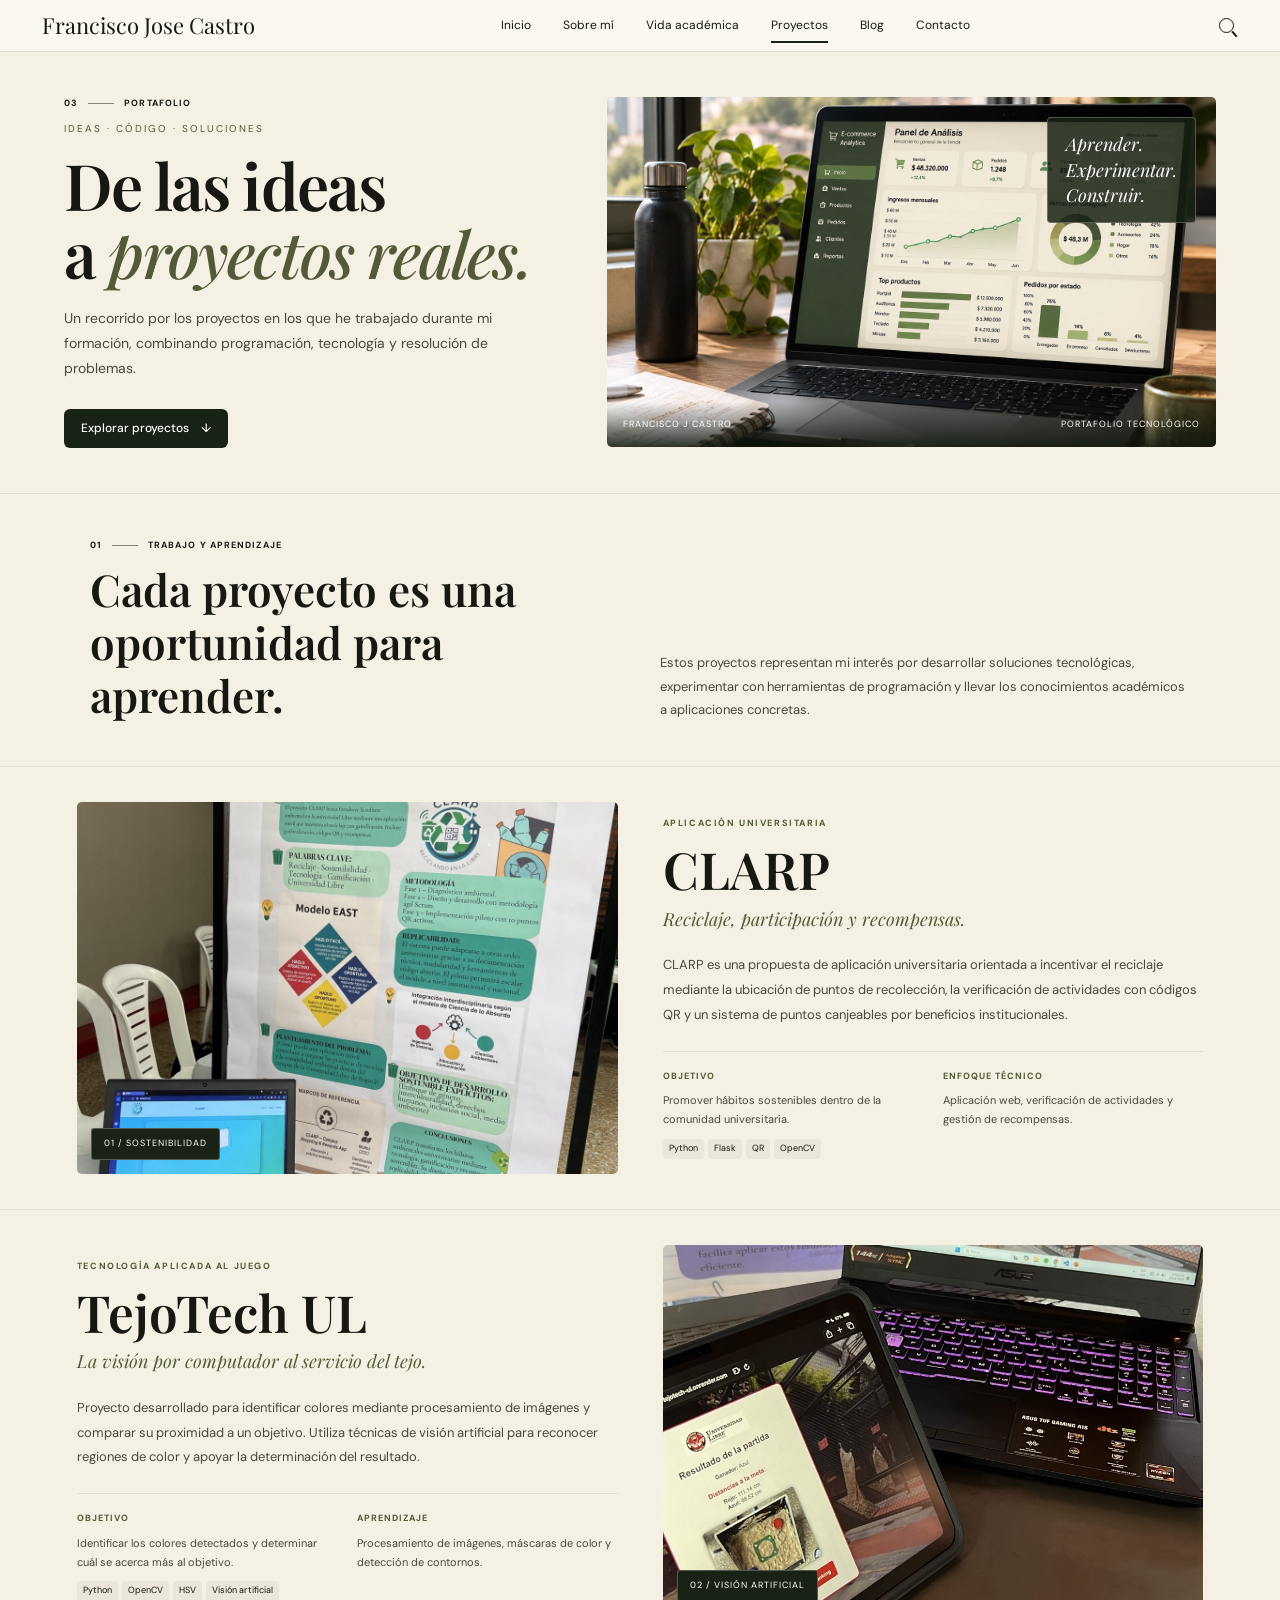
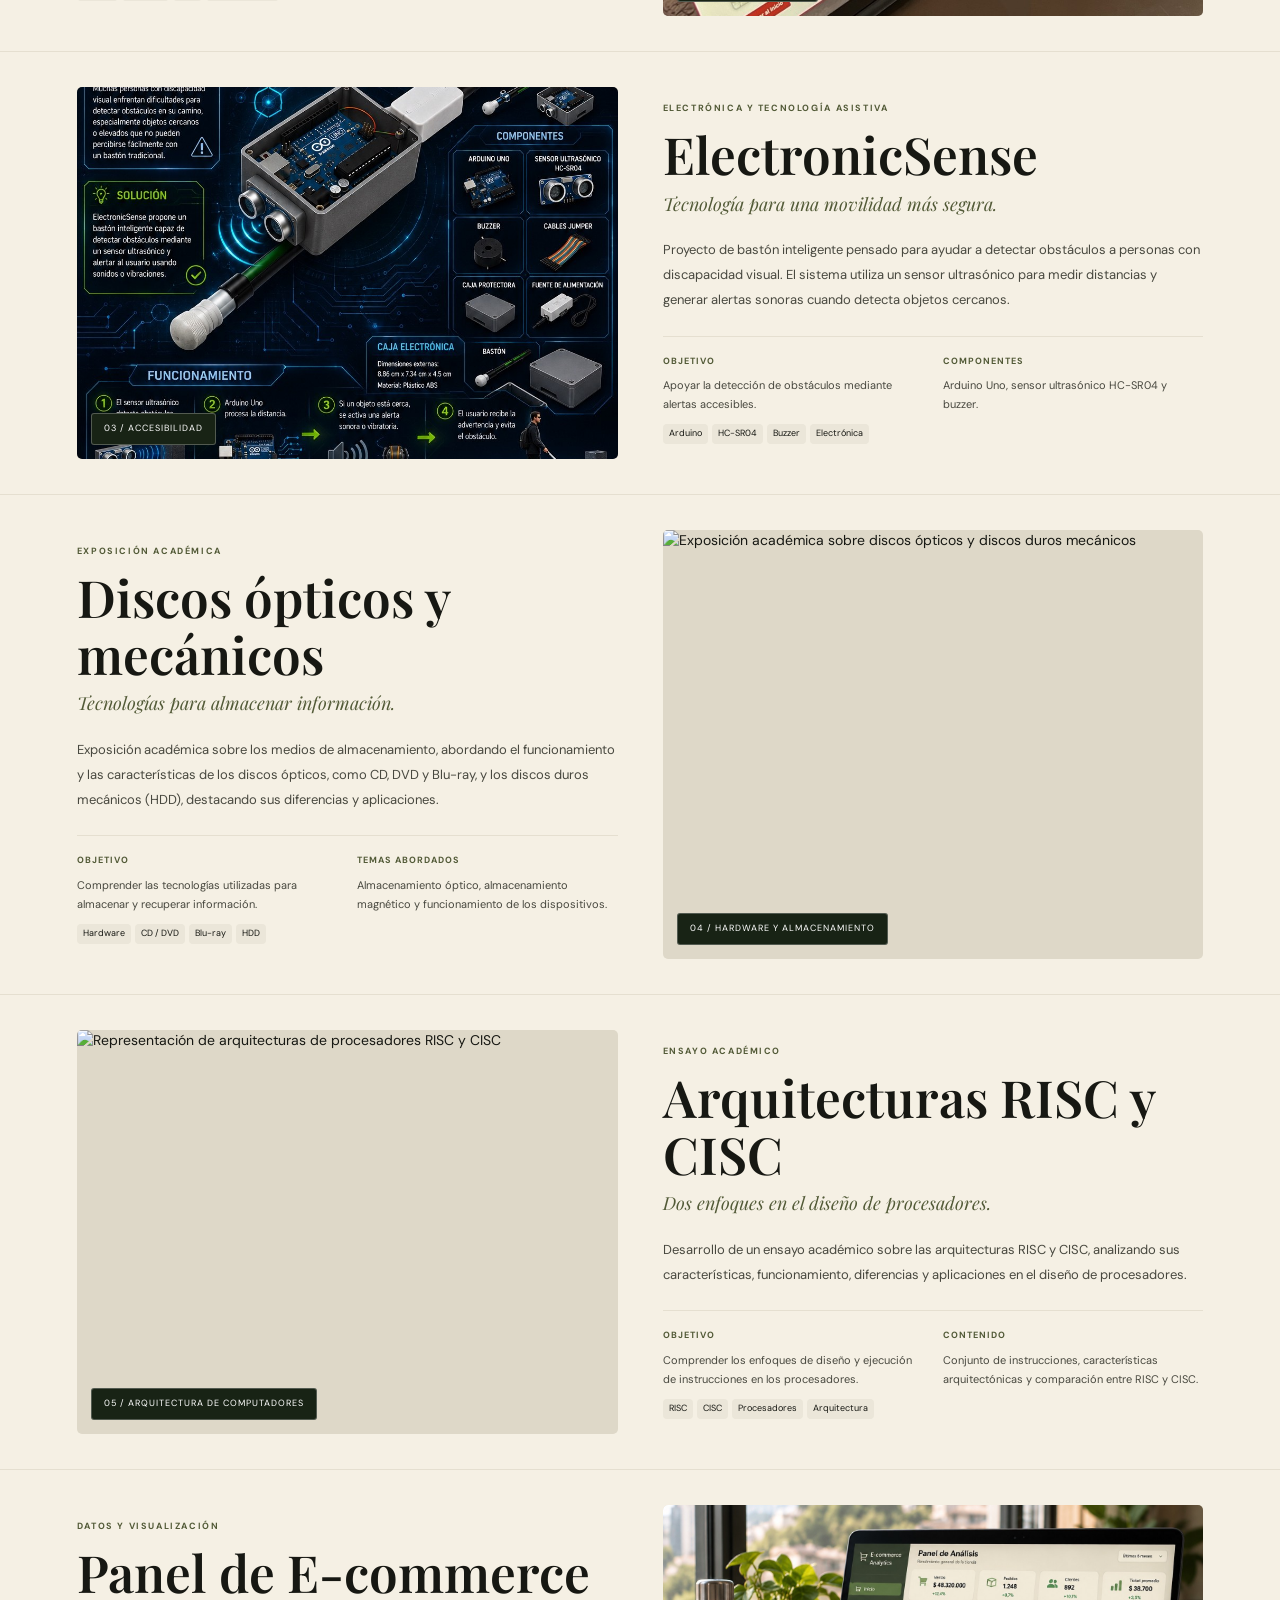
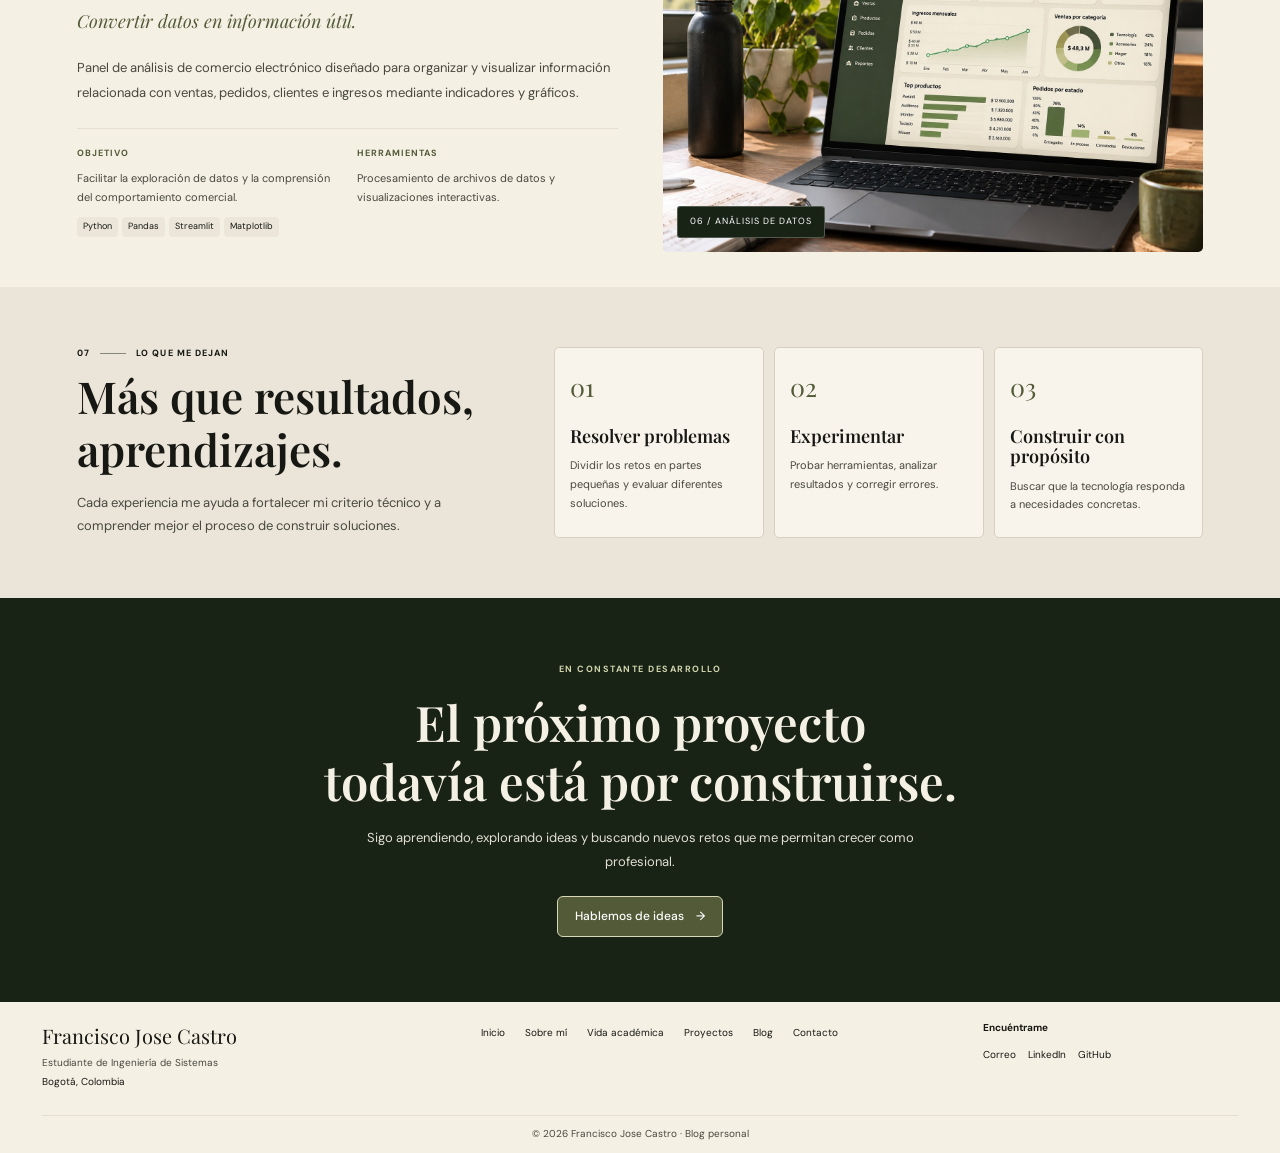
==== commit 090fb8f0: "Add files via upload" ====
--- a/proyectos.html
+++ b/proyectos.html
@@ -69,7 +69,7 @@
         </div>
     </section>
 
-    <!-- INTRODUCCION -->
+    <!-- INTRODUCCIÓN -->
     <section class="projects-intro" id="proyectos-destacados">
         <div>
             <div class="section-number">01 <span></span> TRABAJO Y APRENDIZAJE</div>
@@ -83,7 +83,7 @@
         </p>
     </section>
 
-    <!-- PROYECTO CLARP -->
+    <!-- PROYECTO 01: CLARP -->
     <article class="project-feature">
         <div class="project-feature-image">
             <img src="images/clarp.jpg" alt="Proyecto CLARP de reciclaje">
@@ -124,7 +124,7 @@
         </div>
     </article>
 
-    <!-- PROYECTO TEJOTECH -->
+    <!-- PROYECTO 02: TEJOTECH -->
     <article class="project-feature project-reverse">
         <div class="project-feature-image">
             <img src="images/tejotech.jpg" alt="Sistema de visión por computador TejoTech UL">
@@ -165,7 +165,7 @@
         </div>
     </article>
 
-    <!-- PROYECTO ELECTRONICSENSE -->
+    <!-- PROYECTO 03: ELECTRONICSENSE -->
     <article class="project-feature">
         <div class="project-feature-image">
             <img src="images/electronicsense.jpg" alt="Prototipo de bastón inteligente ElectronicSense">
@@ -206,16 +206,102 @@
         </div>
     </article>
 
-    <!-- PROYECTO ECOMMERCE -->
+    <!-- PROYECTO 04: DISCOS ÓPTICOS Y MECÁNICOS -->
     <article class="project-feature project-reverse">
         <div class="project-feature-image">
+            <img src="images/discos-opticos-mecanicos.jpg"
+                 alt="Exposición académica sobre discos ópticos y discos duros mecánicos">
+            <span class="project-index">04 / HARDWARE Y ALMACENAMIENTO</span>
+        </div>
+
+        <div class="project-feature-content">
+            <span class="project-kicker">EXPOSICIÓN ACADÉMICA</span>
+            <h2>Discos ópticos y mecánicos</h2>
+
+            <p class="project-subtitle">
+                Tecnologías para almacenar información.
+            </p>
+
+            <p>
+                Exposición académica sobre los medios de almacenamiento,
+                abordando el funcionamiento y las características de los
+                discos ópticos, como CD, DVD y Blu-ray, y los discos duros
+                mecánicos (HDD), destacando sus diferencias y aplicaciones.
+            </p>
+
+            <div class="project-details">
+                <div>
+                    <span>OBJETIVO</span>
+                    <p>Comprender las tecnologías utilizadas para almacenar y recuperar información.</p>
+                </div>
+                <div>
+                    <span>TEMAS ABORDADOS</span>
+                    <p>Almacenamiento óptico, almacenamiento magnético y funcionamiento de los dispositivos.</p>
+                </div>
+            </div>
+
+            <div class="tags">
+                <span>Hardware</span>
+                <span>CD / DVD</span>
+                <span>Blu-ray</span>
+                <span>HDD</span>
+            </div>
+        </div>
+    </article>
+
+    <!-- PROYECTO 05: ENSAYO RISC Y CISC -->
+    <article class="project-feature">
+        <div class="project-feature-image">
+            <img src="images/risc-cisc.jpg"
+                 alt="Representación de arquitecturas de procesadores RISC y CISC">
+            <span class="project-index">05 / ARQUITECTURA DE COMPUTADORES</span>
+        </div>
+
+        <div class="project-feature-content">
+            <span class="project-kicker">ENSAYO ACADÉMICO</span>
+            <h2>Arquitecturas RISC y CISC</h2>
+
+            <p class="project-subtitle">
+                Dos enfoques en el diseño de procesadores.
+            </p>
+
+            <p>
+                Desarrollo de un ensayo académico sobre las arquitecturas
+                RISC y CISC, analizando sus características, funcionamiento,
+                diferencias y aplicaciones en el diseño de procesadores.
+            </p>
+
+            <div class="project-details">
+                <div>
+                    <span>OBJETIVO</span>
+                    <p>Comprender los enfoques de diseño y ejecución de instrucciones en los procesadores.</p>
+                </div>
+                <div>
+                    <span>CONTENIDO</span>
+                    <p>Conjunto de instrucciones, características arquitectónicas y comparación entre RISC y CISC.</p>
+                </div>
+            </div>
+
+            <div class="tags">
+                <span>RISC</span>
+                <span>CISC</span>
+                <span>Procesadores</span>
+                <span>Arquitectura</span>
+            </div>
+        </div>
+    </article>
+
+    <!-- PROYECTO 06: E-COMMERCE -->
+    <article class="project-feature project-reverse">
+        <div class="project-feature-image">
             <img src="images/dashboard.jpg" alt="Panel de visualización de datos de comercio electrónico">
-            <span class="project-index">04 / ANÁLISIS DE DATOS</span>
+            <span class="project-index">06 / ANÁLISIS DE DATOS</span>
         </div>
 
         <div class="project-feature-content">
             <span class="project-kicker">DATOS Y VISUALIZACIÓN</span>
             <h2>Panel de E-commerce</h2>
+
             <p class="project-subtitle">
                 Convertir datos en información útil.
             </p>
@@ -249,7 +335,7 @@
     <!-- APRENDIZAJES -->
     <section class="project-learning">
         <div class="project-learning-heading">
-            <div class="section-number">02 <span></span> LO QUE ME DEJAN</div>
+            <div class="section-number">07 <span></span> LO QUE ME DEJAN</div>
             <h2>Más que resultados, aprendizajes.</h2>
             <p>
                 Cada experiencia me ayuda a fortalecer mi criterio técnico
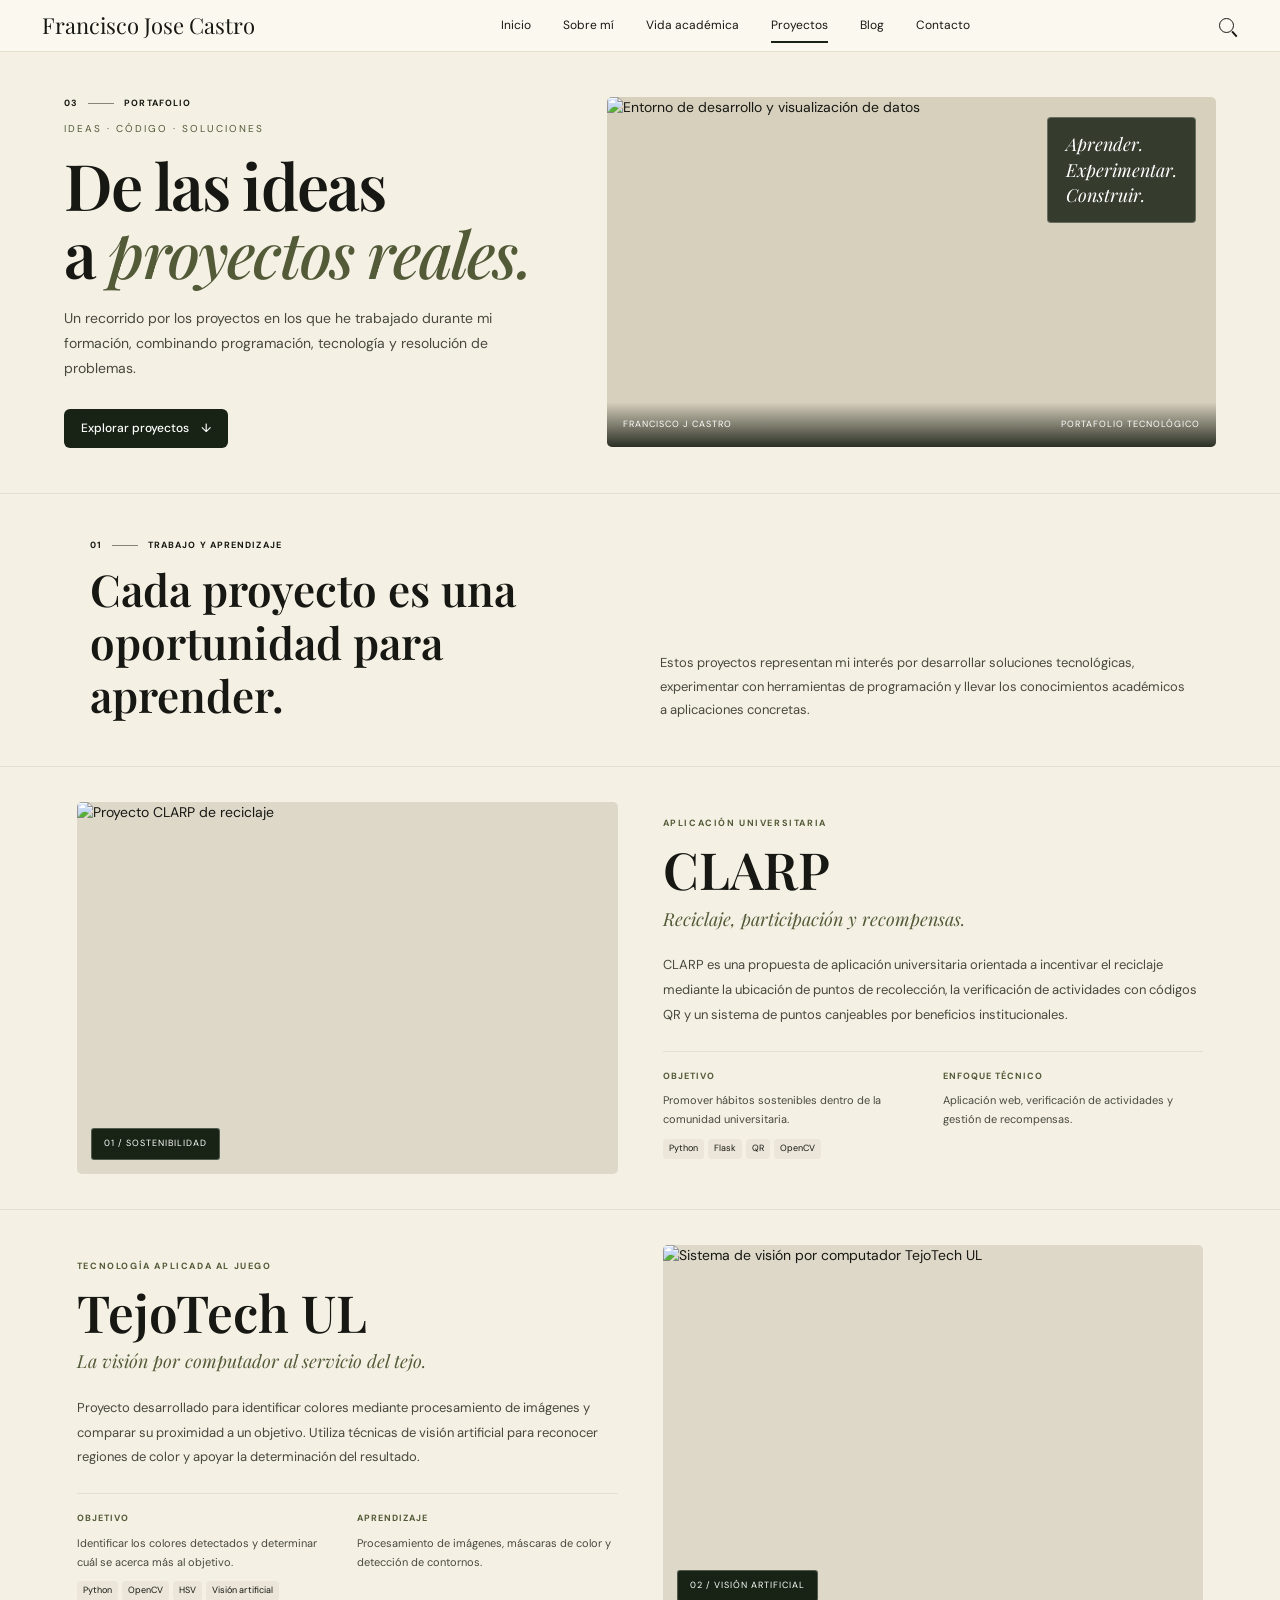
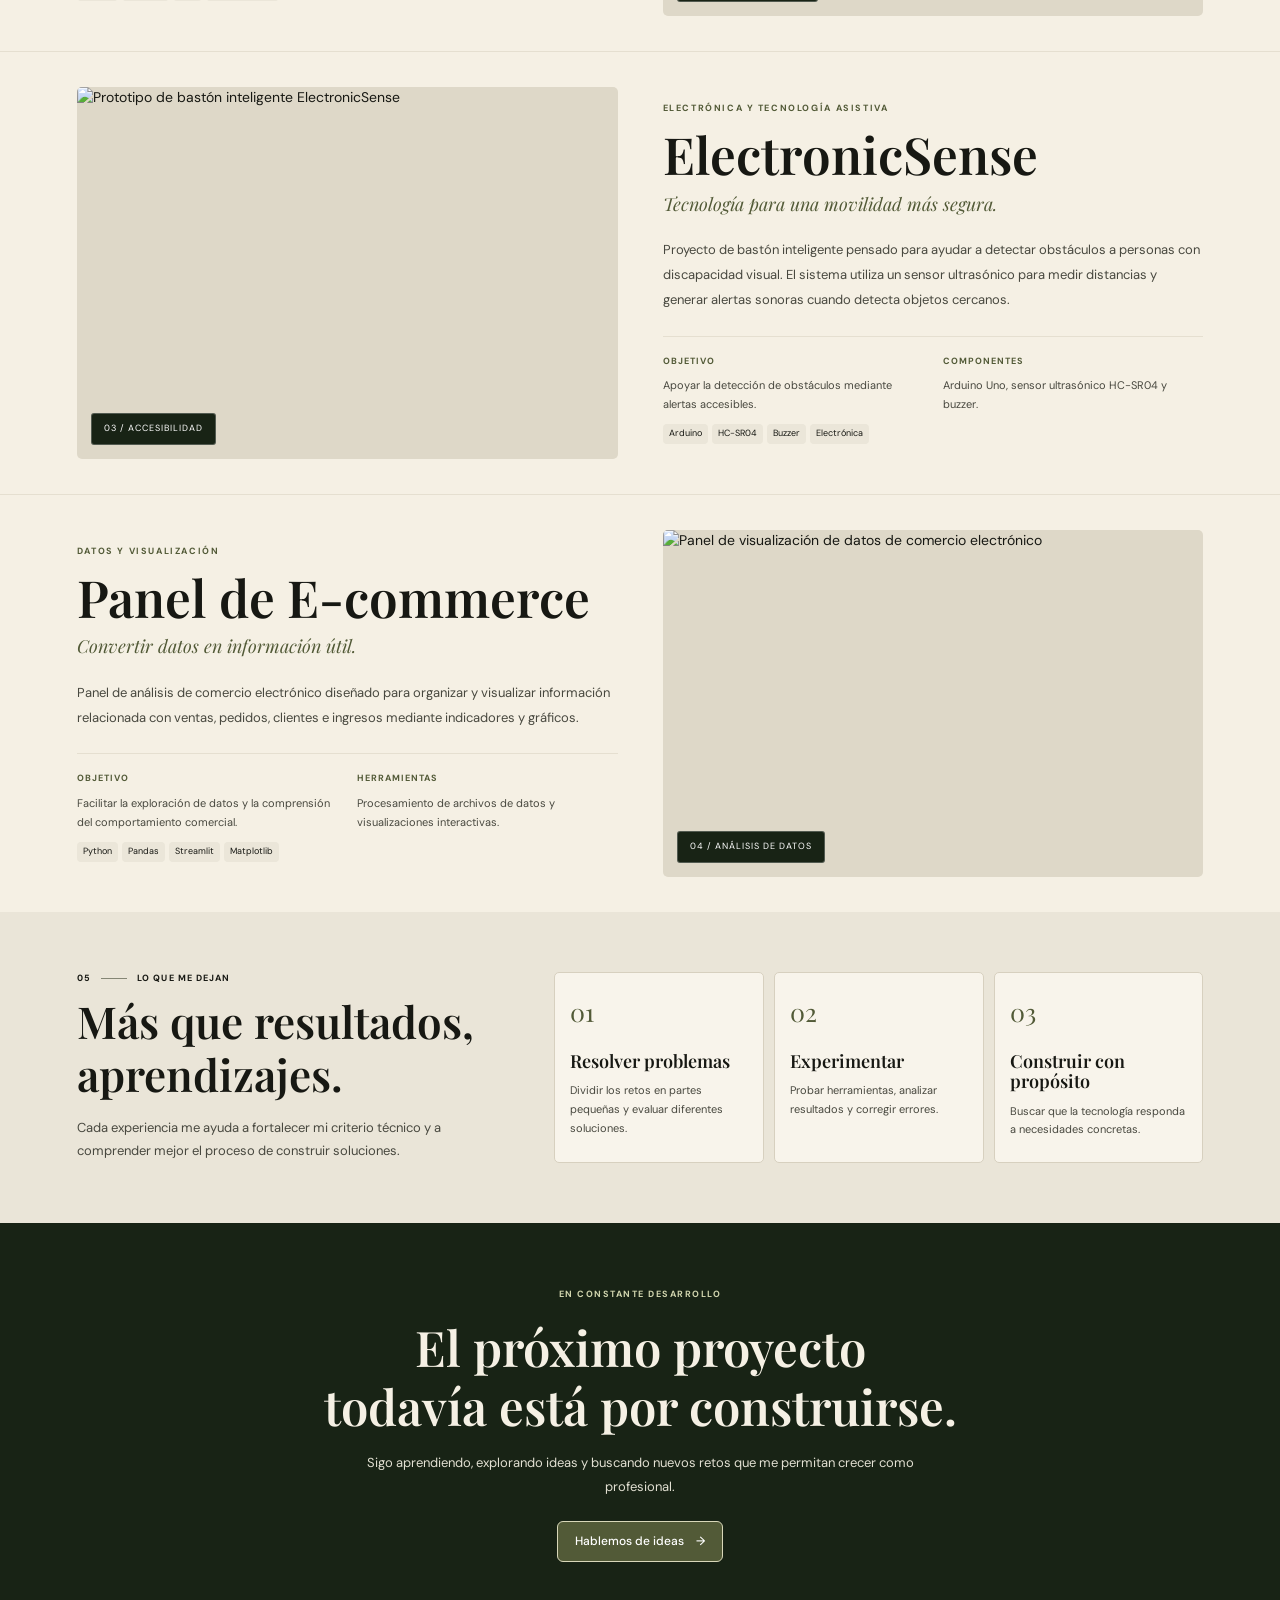
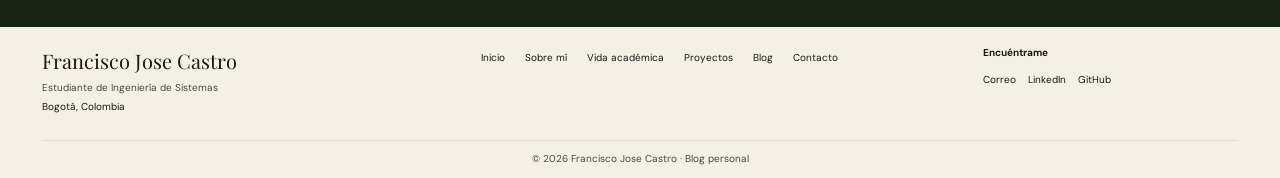
==== commit 7002878a: "Add files via upload" ====
--- a/proyectos.html
+++ b/proyectos.html
@@ -1,410 +1,325 @@
-
-<!DOCTYPE html>
-<html lang="es">
-<head>
-    <meta charset="UTF-8">
-    <meta name="viewport" content="width=device-width, initial-scale=1.0">
-    <meta name="description" content="Portafolio de proyectos tecnológicos de Francisco J Castro.">
-    <title>Proyectos | Francisco Jose Castro</title>
-
-    <link rel="stylesheet" href="style.css">
-    <link rel="preconnect" href="https://fonts.googleapis.com">
-    <link rel="preconnect" href="https://fonts.gstatic.com" crossorigin>
-    <link href="https://fonts.googleapis.com/css2?family=DM+Sans:wght@400;500;600;700&family=Playfair+Display:wght@400;500;600;700&display=swap" rel="stylesheet">
-</head>
-
-<body>
-
-<header class="navbar">
-    <a href="index.html" class="brand">Francisco Jose Castro</a>
-
-    <nav class="nav-links">
-        <a href="index.html">Inicio</a>
-        <a href="sobre-mi.html">Sobre mí</a>
-        <a href="vida-academica.html">Vida académica</a>
-        <a href="proyectos.html" class="active">Proyectos</a>
-        <a href="blog.html">Blog</a>
-        <a href="contacto.html">Contacto</a>
-    </nav>
-
-    <a href="contacto.html" class="search-link" aria-label="Ir a contacto">
-        <span class="search-icon"></span>
-    </a>
-</header>
-
-<main class="projects-page">
-
-    <!-- PORTADA -->
-    <section class="projects-hero">
-        <div class="projects-hero-copy">
-            <div class="section-number">03 <span></span> PORTAFOLIO</div>
-
-            <p class="eyebrow-dark">IDEAS · CÓDIGO · SOLUCIONES</p>
-
-            <h1>De las ideas<br>a <em>proyectos reales.</em></h1>
-
-            <p>
-                Un recorrido por los proyectos en los que he trabajado
-                durante mi formación, combinando programación, tecnología
-                y resolución de problemas.
-            </p>
-
-            <a href="#proyectos-destacados" class="btn btn-dark">
-                Explorar proyectos <span>↓</span>
-            </a>
-        </div>
-
-        <div class="projects-hero-visual">
-            <img src="images/dashboard.jpg"
-                 alt="Entorno de desarrollo y visualización de datos">
-
-            <div class="projects-hero-label">
-                <span>FRANCISCO J CASTRO</span>
-                <span>PORTAFOLIO TECNOLÓGICO</span>
-            </div>
-
-            <div class="projects-floating-note">
-                Aprender.<br>Experimentar.<br>Construir.
-            </div>
-        </div>
-    </section>
-
-    <!-- INTRODUCCIÓN -->
-    <section class="projects-intro" id="proyectos-destacados">
-        <div>
-            <div class="section-number">01 <span></span> TRABAJO Y APRENDIZAJE</div>
-            <h2>Cada proyecto es una oportunidad para aprender.</h2>
-        </div>
-
-        <p>
-            Estos proyectos representan mi interés por desarrollar soluciones
-            tecnológicas, experimentar con herramientas de programación y
-            llevar los conocimientos académicos a aplicaciones concretas.
-        </p>
-    </section>
-
-    <!-- PROYECTO 01: CLARP -->
-    <article class="project-feature">
-        <div class="project-feature-image">
-            <img src="images/clarp.jpg" alt="Proyecto CLARP de reciclaje">
-            <span class="project-index">01 / SOSTENIBILIDAD</span>
-        </div>
-
-        <div class="project-feature-content">
-            <span class="project-kicker">APLICACIÓN UNIVERSITARIA</span>
-            <h2>CLARP</h2>
-            <p class="project-subtitle">
-                Reciclaje, participación y recompensas.
-            </p>
-
-            <p>
-                CLARP es una propuesta de aplicación universitaria orientada
-                a incentivar el reciclaje mediante la ubicación de puntos
-                de recolección, la verificación de actividades con códigos QR
-                y un sistema de puntos canjeables por beneficios institucionales.
-            </p>
-
-            <div class="project-details">
-                <div>
-                    <span>OBJETIVO</span>
-                    <p>Promover hábitos sostenibles dentro de la comunidad universitaria.</p>
-                </div>
-                <div>
-                    <span>ENFOQUE TÉCNICO</span>
-                    <p>Aplicación web, verificación de actividades y gestión de recompensas.</p>
-                </div>
-            </div>
-
-            <div class="tags">
-                <span>Python</span>
-                <span>Flask</span>
-                <span>QR</span>
-                <span>OpenCV</span>
-            </div>
-        </div>
-    </article>
-
-    <!-- PROYECTO 02: TEJOTECH -->
-    <article class="project-feature project-reverse">
-        <div class="project-feature-image">
-            <img src="images/tejotech.jpg" alt="Sistema de visión por computador TejoTech UL">
-            <span class="project-index">02 / VISIÓN ARTIFICIAL</span>
-        </div>
-
-        <div class="project-feature-content">
-            <span class="project-kicker">TECNOLOGÍA APLICADA AL JUEGO</span>
-            <h2>TejoTech UL</h2>
-            <p class="project-subtitle">
-                La visión por computador al servicio del tejo.
-            </p>
-
-            <p>
-                Proyecto desarrollado para identificar colores mediante
-                procesamiento de imágenes y comparar su proximidad a un
-                objetivo. Utiliza técnicas de visión artificial para reconocer
-                regiones de color y apoyar la determinación del resultado.
-            </p>
-
-            <div class="project-details">
-                <div>
-                    <span>OBJETIVO</span>
-                    <p>Identificar los colores detectados y determinar cuál se acerca más al objetivo.</p>
-                </div>
-                <div>
-                    <span>APRENDIZAJE</span>
-                    <p>Procesamiento de imágenes, máscaras de color y detección de contornos.</p>
-                </div>
-            </div>
-
-            <div class="tags">
-                <span>Python</span>
-                <span>OpenCV</span>
-                <span>HSV</span>
-                <span>Visión artificial</span>
-            </div>
-        </div>
-    </article>
-
-    <!-- PROYECTO 03: ELECTRONICSENSE -->
-    <article class="project-feature">
-        <div class="project-feature-image">
-            <img src="images/electronicsense.jpg" alt="Prototipo de bastón inteligente ElectronicSense">
-            <span class="project-index">03 / ACCESIBILIDAD</span>
-        </div>
-
-        <div class="project-feature-content">
-            <span class="project-kicker">ELECTRÓNICA Y TECNOLOGÍA ASISTIVA</span>
-            <h2>ElectronicSense</h2>
-            <p class="project-subtitle">
-                Tecnología para una movilidad más segura.
-            </p>
-
-            <p>
-                Proyecto de bastón inteligente pensado para ayudar a detectar
-                obstáculos a personas con discapacidad visual. El sistema
-                utiliza un sensor ultrasónico para medir distancias y generar
-                alertas sonoras cuando detecta objetos cercanos.
-            </p>
-
-            <div class="project-details">
-                <div>
-                    <span>OBJETIVO</span>
-                    <p>Apoyar la detección de obstáculos mediante alertas accesibles.</p>
-                </div>
-                <div>
-                    <span>COMPONENTES</span>
-                    <p>Arduino Uno, sensor ultrasónico HC-SR04 y buzzer.</p>
-                </div>
-            </div>
-
-            <div class="tags">
-                <span>Arduino</span>
-                <span>HC-SR04</span>
-                <span>Buzzer</span>
-                <span>Electrónica</span>
-            </div>
-        </div>
-    </article>
-
-    <!-- PROYECTO 04: DISCOS ÓPTICOS Y MECÁNICOS -->
-    <article class="project-feature project-reverse">
-        <div class="project-feature-image">
-            <img src="images/discos-opticos-mecanicos.jpg"
-                 alt="Exposición académica sobre discos ópticos y discos duros mecánicos">
-            <span class="project-index">04 / HARDWARE Y ALMACENAMIENTO</span>
-        </div>
-
-        <div class="project-feature-content">
-            <span class="project-kicker">EXPOSICIÓN ACADÉMICA</span>
-            <h2>Discos ópticos y mecánicos</h2>
-
-            <p class="project-subtitle">
-                Tecnologías para almacenar información.
-            </p>
-
-            <p>
-                Exposición académica sobre los medios de almacenamiento,
-                abordando el funcionamiento y las características de los
-                discos ópticos, como CD, DVD y Blu-ray, y los discos duros
-                mecánicos (HDD), destacando sus diferencias y aplicaciones.
-            </p>
-
-            <div class="project-details">
-                <div>
-                    <span>OBJETIVO</span>
-                    <p>Comprender las tecnologías utilizadas para almacenar y recuperar información.</p>
-                </div>
-                <div>
-                    <span>TEMAS ABORDADOS</span>
-                    <p>Almacenamiento óptico, almacenamiento magnético y funcionamiento de los dispositivos.</p>
-                </div>
-            </div>
-
-            <div class="tags">
-                <span>Hardware</span>
-                <span>CD / DVD</span>
-                <span>Blu-ray</span>
-                <span>HDD</span>
-            </div>
-        </div>
-    </article>
-
-    <!-- PROYECTO 05: ENSAYO RISC Y CISC -->
-    <article class="project-feature">
-        <div class="project-feature-image">
-            <img src="images/risc-cisc.jpg"
-                 alt="Representación de arquitecturas de procesadores RISC y CISC">
-            <span class="project-index">05 / ARQUITECTURA DE COMPUTADORES</span>
-        </div>
-
-        <div class="project-feature-content">
-            <span class="project-kicker">ENSAYO ACADÉMICO</span>
-            <h2>Arquitecturas RISC y CISC</h2>
-
-            <p class="project-subtitle">
-                Dos enfoques en el diseño de procesadores.
-            </p>
-
-            <p>
-                Desarrollo de un ensayo académico sobre las arquitecturas
-                RISC y CISC, analizando sus características, funcionamiento,
-                diferencias y aplicaciones en el diseño de procesadores.
-            </p>
-
-            <div class="project-details">
-                <div>
-                    <span>OBJETIVO</span>
-                    <p>Comprender los enfoques de diseño y ejecución de instrucciones en los procesadores.</p>
-                </div>
-                <div>
-                    <span>CONTENIDO</span>
-                    <p>Conjunto de instrucciones, características arquitectónicas y comparación entre RISC y CISC.</p>
-                </div>
-            </div>
-
-            <div class="tags">
-                <span>RISC</span>
-                <span>CISC</span>
-                <span>Procesadores</span>
-                <span>Arquitectura</span>
-            </div>
-        </div>
-    </article>
-
-    <!-- PROYECTO 06: E-COMMERCE -->
-    <article class="project-feature project-reverse">
-        <div class="project-feature-image">
-            <img src="images/dashboard.jpg" alt="Panel de visualización de datos de comercio electrónico">
-            <span class="project-index">06 / ANÁLISIS DE DATOS</span>
-        </div>
-
-        <div class="project-feature-content">
-            <span class="project-kicker">DATOS Y VISUALIZACIÓN</span>
-            <h2>Panel de E-commerce</h2>
-
-            <p class="project-subtitle">
-                Convertir datos en información útil.
-            </p>
-
-            <p>
-                Panel de análisis de comercio electrónico diseñado para
-                organizar y visualizar información relacionada con ventas,
-                pedidos, clientes e ingresos mediante indicadores y gráficos.
-            </p>
-
-            <div class="project-details">
-                <div>
-                    <span>OBJETIVO</span>
-                    <p>Facilitar la exploración de datos y la comprensión del comportamiento comercial.</p>
-                </div>
-                <div>
-                    <span>HERRAMIENTAS</span>
-                    <p>Procesamiento de archivos de datos y visualizaciones interactivas.</p>
-                </div>
-            </div>
-
-            <div class="tags">
-                <span>Python</span>
-                <span>Pandas</span>
-                <span>Streamlit</span>
-                <span>Matplotlib</span>
-            </div>
-        </div>
-    </article>
-
-    <!-- APRENDIZAJES -->
-    <section class="project-learning">
-        <div class="project-learning-heading">
-            <div class="section-number">07 <span></span> LO QUE ME DEJAN</div>
-            <h2>Más que resultados, aprendizajes.</h2>
-            <p>
-                Cada experiencia me ayuda a fortalecer mi criterio técnico
-                y a comprender mejor el proceso de construir soluciones.
-            </p>
-        </div>
-
-        <div class="project-learning-grid">
-            <article>
-                <span>01</span>
-                <h3>Resolver problemas</h3>
-                <p>Dividir los retos en partes pequeñas y evaluar diferentes soluciones.</p>
-            </article>
-
-            <article>
-                <span>02</span>
-                <h3>Experimentar</h3>
-                <p>Probar herramientas, analizar resultados y corregir errores.</p>
-            </article>
-
-            <article>
-                <span>03</span>
-                <h3>Construir con propósito</h3>
-                <p>Buscar que la tecnología responda a necesidades concretas.</p>
-            </article>
-        </div>
-    </section>
-
-    <!-- CIERRE -->
-    <section class="projects-closing">
-        <p class="closing-label">EN CONSTANTE DESARROLLO</p>
-        <h2>El próximo proyecto<br>todavía está por construirse.</h2>
-        <p>
-            Sigo aprendiendo, explorando ideas y buscando nuevos retos
-            que me permitan crecer como profesional.
-        </p>
-
-        <a href="contacto.html" class="btn btn-primary">
-            Hablemos de ideas <span>→</span>
-        </a>
-    </section>
-
-</main>
-
-<footer class="footer">
-    <div class="footer-brand">
-        <a href="index.html">Francisco Jose Castro</a>
-        <p>Estudiante de Ingeniería de Sistemas</p>
-        <span>Bogotá, Colombia</span>
-    </div>
-
-    <nav class="footer-nav" aria-label="Navegación del pie de página">
-        <a href="index.html">Inicio</a>
-        <a href="sobre-mi.html">Sobre mí</a>
-        <a href="vida-academica.html">Vida académica</a>
-        <a href="proyectos.html">Proyectos</a>
-        <a href="blog.html">Blog</a>
-        <a href="contacto.html">Contacto</a>
-    </nav>
-
-    <div class="footer-social">
-        <span>Encuéntrame</span>
-        <a href="contacto.html">Correo</a>
-        <a href="contacto.html">LinkedIn</a>
-        <a href="contacto.html">GitHub</a>
-    </div>
-
-    <p class="copyright">© 2026 Francisco Jose Castro · Blog personal</p>
-</footer>
-
-</body>
-</html>
+
+<!DOCTYPE html>
+<html lang="es">
+<head>
+    <meta charset="UTF-8">
+    <meta name="viewport" content="width=device-width, initial-scale=1.0">
+    <meta name="description" content="Portafolio de proyectos tecnológicos de Francisco J Castro.">
+    <title>Proyectos | Francisco Jose Castro</title>
+
+    <link rel="stylesheet" href="style.css">
+    <link rel="preconnect" href="https://fonts.googleapis.com">
+    <link rel="preconnect" href="https://fonts.gstatic.com" crossorigin>
+    <link href="https://fonts.googleapis.com/css2?family=DM+Sans:wght@400;500;600;700&family=Playfair+Display:wght@400;500;600;700&display=swap" rel="stylesheet">
+</head>
+
+<body>
+
+<header class="navbar">
+    <a href="index.html" class="brand">Francisco Jose Castro</a>
+
+    <nav class="nav-links">
+        <a href="index.html">Inicio</a>
+        <a href="sobre-mi.html">Sobre mí</a>
+        <a href="vida-academica.html">Vida académica</a>
+        <a href="proyectos.html" class="active">Proyectos</a>
+        <a href="blog.html">Blog</a>
+        <a href="contacto.html">Contacto</a>
+    </nav>
+
+    <a href="contacto.html" class="search-link" aria-label="Ir a contacto">
+        <span class="search-icon"></span>
+    </a>
+</header>
+
+<main class="projects-page">
+
+    <!-- PORTADA -->
+    <section class="projects-hero">
+        <div class="projects-hero-copy">
+            <div class="section-number">03 <span></span> PORTAFOLIO</div>
+
+            <p class="eyebrow-dark">IDEAS · CÓDIGO · SOLUCIONES</p>
+
+            <h1>De las ideas<br>a <em>proyectos reales.</em></h1>
+
+            <p>
+                Un recorrido por los proyectos en los que he trabajado
+                durante mi formación, combinando programación, tecnología
+                y resolución de problemas.
+            </p>
+
+            <a href="#proyectos-destacados" class="btn btn-dark">
+                Explorar proyectos <span>↓</span>
+            </a>
+        </div>
+
+        <div class="projects-hero-visual">
+            <img src="images/dashboard.jpg"
+                 alt="Entorno de desarrollo y visualización de datos">
+
+            <div class="projects-hero-label">
+                <span>FRANCISCO J CASTRO</span>
+                <span>PORTAFOLIO TECNOLÓGICO</span>
+            </div>
+
+            <div class="projects-floating-note">
+                Aprender.<br>Experimentar.<br>Construir.
+            </div>
+        </div>
+    </section>
+
+    <!-- INTRODUCCIÓN -->
+    <section class="projects-intro" id="proyectos-destacados">
+        <div>
+            <div class="section-number">01 <span></span> TRABAJO Y APRENDIZAJE</div>
+            <h2>Cada proyecto es una oportunidad para aprender.</h2>
+        </div>
+
+        <p>
+            Estos proyectos representan mi interés por desarrollar soluciones
+            tecnológicas, experimentar con herramientas de programación y
+            llevar los conocimientos académicos a aplicaciones concretas.
+        </p>
+    </section>
+
+    <!-- PROYECTO 01: CLARP -->
+    <article class="project-feature">
+        <div class="project-feature-image">
+            <img src="images/clarp.jpg" alt="Proyecto CLARP de reciclaje">
+            <span class="project-index">01 / SOSTENIBILIDAD</span>
+        </div>
+
+        <div class="project-feature-content">
+            <span class="project-kicker">APLICACIÓN UNIVERSITARIA</span>
+            <h2>CLARP</h2>
+            <p class="project-subtitle">
+                Reciclaje, participación y recompensas.
+            </p>
+
+            <p>
+                CLARP es una propuesta de aplicación universitaria orientada
+                a incentivar el reciclaje mediante la ubicación de puntos
+                de recolección, la verificación de actividades con códigos QR
+                y un sistema de puntos canjeables por beneficios institucionales.
+            </p>
+
+            <div class="project-details">
+                <div>
+                    <span>OBJETIVO</span>
+                    <p>Promover hábitos sostenibles dentro de la comunidad universitaria.</p>
+                </div>
+                <div>
+                    <span>ENFOQUE TÉCNICO</span>
+                    <p>Aplicación web, verificación de actividades y gestión de recompensas.</p>
+                </div>
+            </div>
+
+            <div class="tags">
+                <span>Python</span>
+                <span>Flask</span>
+                <span>QR</span>
+                <span>OpenCV</span>
+            </div>
+        </div>
+    </article>
+
+    <!-- PROYECTO 02: TEJOTECH -->
+    <article class="project-feature project-reverse">
+        <div class="project-feature-image">
+            <img src="images/tejotech.jpg" alt="Sistema de visión por computador TejoTech UL">
+            <span class="project-index">02 / VISIÓN ARTIFICIAL</span>
+        </div>
+
+        <div class="project-feature-content">
+            <span class="project-kicker">TECNOLOGÍA APLICADA AL JUEGO</span>
+            <h2>TejoTech UL</h2>
+            <p class="project-subtitle">
+                La visión por computador al servicio del tejo.
+            </p>
+
+            <p>
+                Proyecto desarrollado para identificar colores mediante
+                procesamiento de imágenes y comparar su proximidad a un
+                objetivo. Utiliza técnicas de visión artificial para reconocer
+                regiones de color y apoyar la determinación del resultado.
+            </p>
+
+            <div class="project-details">
+                <div>
+                    <span>OBJETIVO</span>
+                    <p>Identificar los colores detectados y determinar cuál se acerca más al objetivo.</p>
+                </div>
+                <div>
+                    <span>APRENDIZAJE</span>
+                    <p>Procesamiento de imágenes, máscaras de color y detección de contornos.</p>
+                </div>
+            </div>
+
+            <div class="tags">
+                <span>Python</span>
+                <span>OpenCV</span>
+                <span>HSV</span>
+                <span>Visión artificial</span>
+            </div>
+        </div>
+    </article>
+
+    <!-- PROYECTO 03: ELECTRONICSENSE -->
+    <article class="project-feature">
+        <div class="project-feature-image">
+            <img src="images/electronicsense.jpg" alt="Prototipo de bastón inteligente ElectronicSense">
+            <span class="project-index">03 / ACCESIBILIDAD</span>
+        </div>
+
+        <div class="project-feature-content">
+            <span class="project-kicker">ELECTRÓNICA Y TECNOLOGÍA ASISTIVA</span>
+            <h2>ElectronicSense</h2>
+            <p class="project-subtitle">
+                Tecnología para una movilidad más segura.
+            </p>
+
+            <p>
+                Proyecto de bastón inteligente pensado para ayudar a detectar
+                obstáculos a personas con discapacidad visual. El sistema
+                utiliza un sensor ultrasónico para medir distancias y generar
+                alertas sonoras cuando detecta objetos cercanos.
+            </p>
+
+            <div class="project-details">
+                <div>
+                    <span>OBJETIVO</span>
+                    <p>Apoyar la detección de obstáculos mediante alertas accesibles.</p>
+                </div>
+                <div>
+                    <span>COMPONENTES</span>
+                    <p>Arduino Uno, sensor ultrasónico HC-SR04 y buzzer.</p>
+                </div>
+            </div>
+
+            <div class="tags">
+                <span>Arduino</span>
+                <span>HC-SR04</span>
+                <span>Buzzer</span>
+                <span>Electrónica</span>
+            </div>
+        </div>
+    </article>
+
+    <!-- PROYECTO 04: E-COMMERCE -->
+    <article class="project-feature project-reverse">
+        <div class="project-feature-image">
+            <img src="images/dashboard.jpg" alt="Panel de visualización de datos de comercio electrónico">
+            <span class="project-index">04 / ANÁLISIS DE DATOS</span>
+        </div>
+
+        <div class="project-feature-content">
+            <span class="project-kicker">DATOS Y VISUALIZACIÓN</span>
+            <h2>Panel de E-commerce</h2>
+
+            <p class="project-subtitle">
+                Convertir datos en información útil.
+            </p>
+
+            <p>
+                Panel de análisis de comercio electrónico diseñado para
+                organizar y visualizar información relacionada con ventas,
+                pedidos, clientes e ingresos mediante indicadores y gráficos.
+            </p>
+
+            <div class="project-details">
+                <div>
+                    <span>OBJETIVO</span>
+                    <p>Facilitar la exploración de datos y la comprensión del comportamiento comercial.</p>
+                </div>
+                <div>
+                    <span>HERRAMIENTAS</span>
+                    <p>Procesamiento de archivos de datos y visualizaciones interactivas.</p>
+                </div>
+            </div>
+
+            <div class="tags">
+                <span>Python</span>
+                <span>Pandas</span>
+                <span>Streamlit</span>
+                <span>Matplotlib</span>
+            </div>
+        </div>
+    </article>
+
+    <!-- APRENDIZAJES -->
+    <section class="project-learning">
+        <div class="project-learning-heading">
+            <div class="section-number">05 <span></span> LO QUE ME DEJAN</div>
+            <h2>Más que resultados, aprendizajes.</h2>
+            <p>
+                Cada experiencia me ayuda a fortalecer mi criterio técnico
+                y a comprender mejor el proceso de construir soluciones.
+            </p>
+        </div>
+
+        <div class="project-learning-grid">
+            <article>
+                <span>01</span>
+                <h3>Resolver problemas</h3>
+                <p>Dividir los retos en partes pequeñas y evaluar diferentes soluciones.</p>
+            </article>
+
+            <article>
+                <span>02</span>
+                <h3>Experimentar</h3>
+                <p>Probar herramientas, analizar resultados y corregir errores.</p>
+            </article>
+
+            <article>
+                <span>03</span>
+                <h3>Construir con propósito</h3>
+                <p>Buscar que la tecnología responda a necesidades concretas.</p>
+            </article>
+        </div>
+    </section>
+
+    <!-- CIERRE -->
+    <section class="projects-closing">
+        <p class="closing-label">EN CONSTANTE DESARROLLO</p>
+        <h2>El próximo proyecto<br>todavía está por construirse.</h2>
+        <p>
+            Sigo aprendiendo, explorando ideas y buscando nuevos retos
+            que me permitan crecer como profesional.
+        </p>
+
+        <a href="contacto.html" class="btn btn-primary">
+            Hablemos de ideas <span>→</span>
+        </a>
+    </section>
+
+</main>
+
+<footer class="footer">
+    <div class="footer-brand">
+        <a href="index.html">Francisco Jose Castro</a>
+        <p>Estudiante de Ingeniería de Sistemas</p>
+        <span>Bogotá, Colombia</span>
+    </div>
+
+    <nav class="footer-nav" aria-label="Navegación del pie de página">
+        <a href="index.html">Inicio</a>
+        <a href="sobre-mi.html">Sobre mí</a>
+        <a href="vida-academica.html">Vida académica</a>
+        <a href="proyectos.html">Proyectos</a>
+        <a href="blog.html">Blog</a>
+        <a href="contacto.html">Contacto</a>
+    </nav>
+
+    <div class="footer-social">
+        <span>Encuéntrame</span>
+        <a href="contacto.html">Correo</a>
+        <a href="contacto.html">LinkedIn</a>
+        <a href="contacto.html">GitHub</a>
+    </div>
+
+    <p class="copyright">© 2026 Francisco Jose Castro · Blog personal</p>
+</footer>
+
+</body>
+</html>
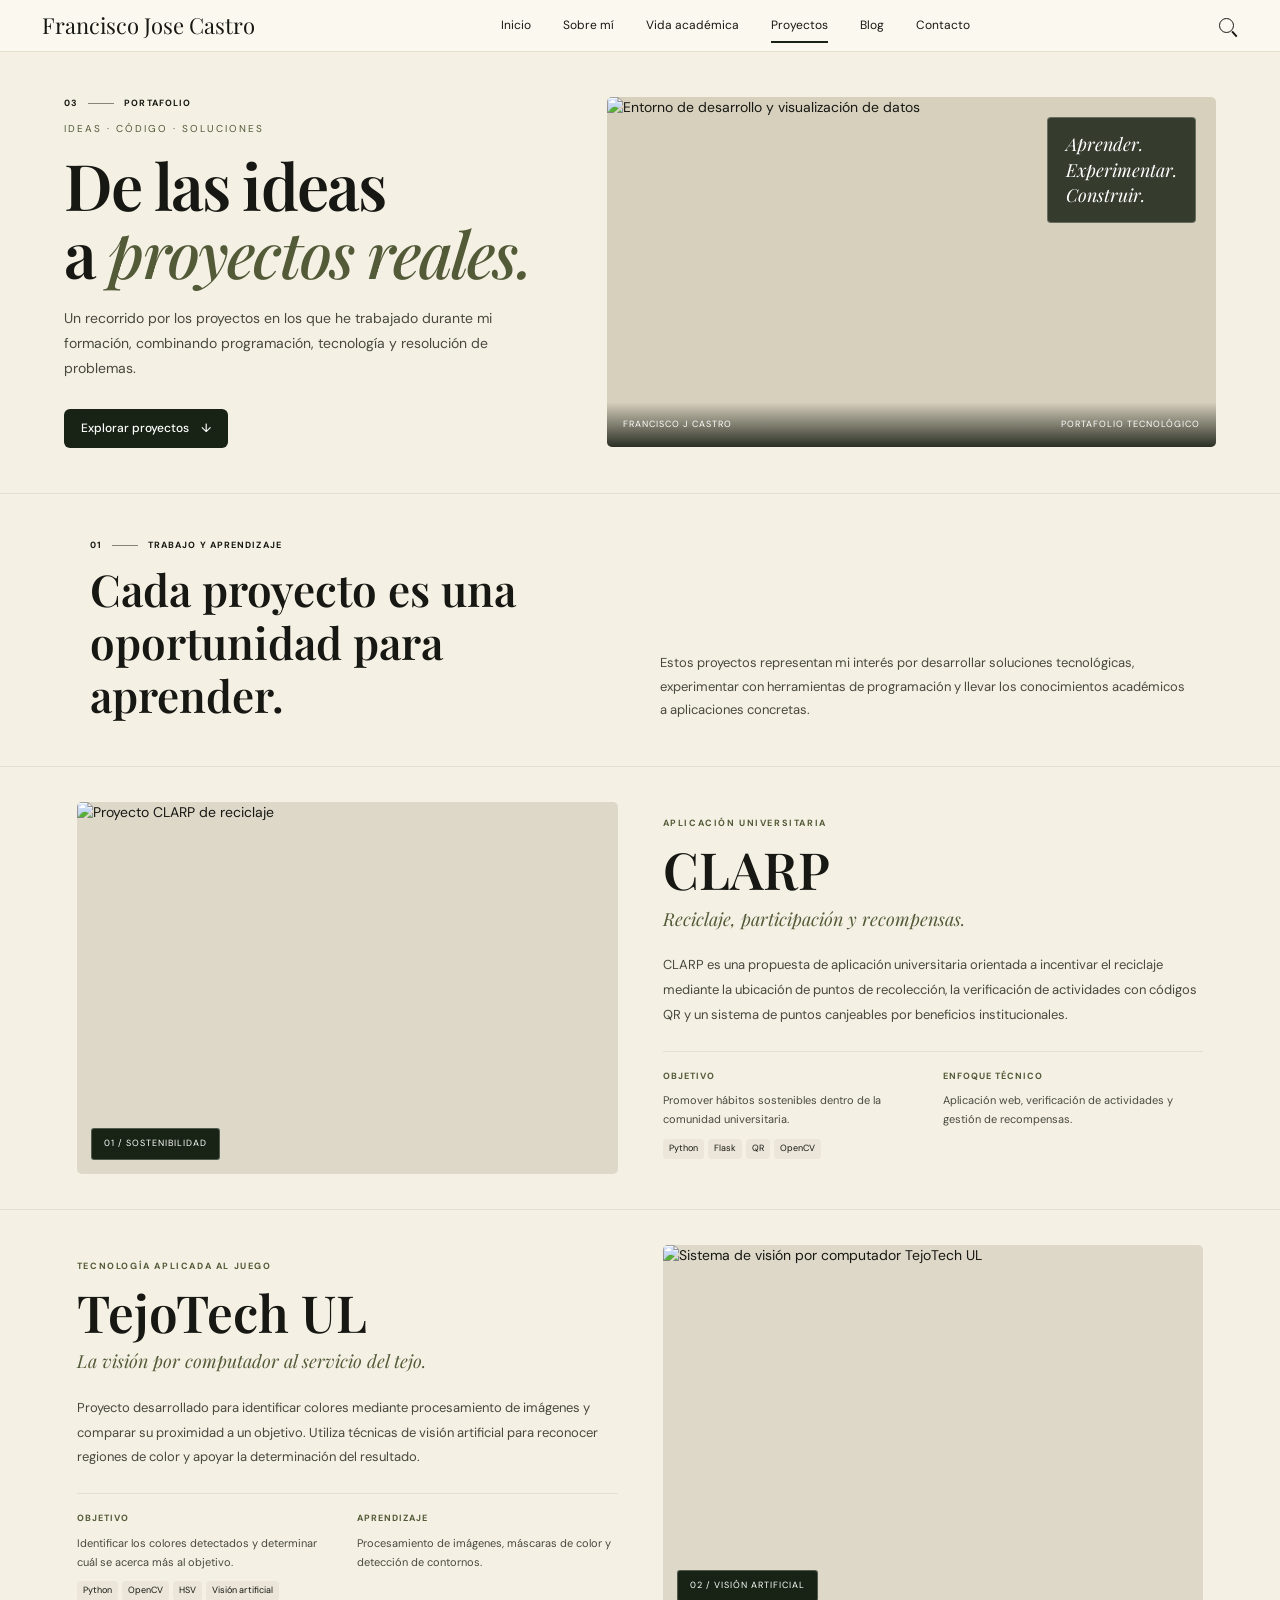
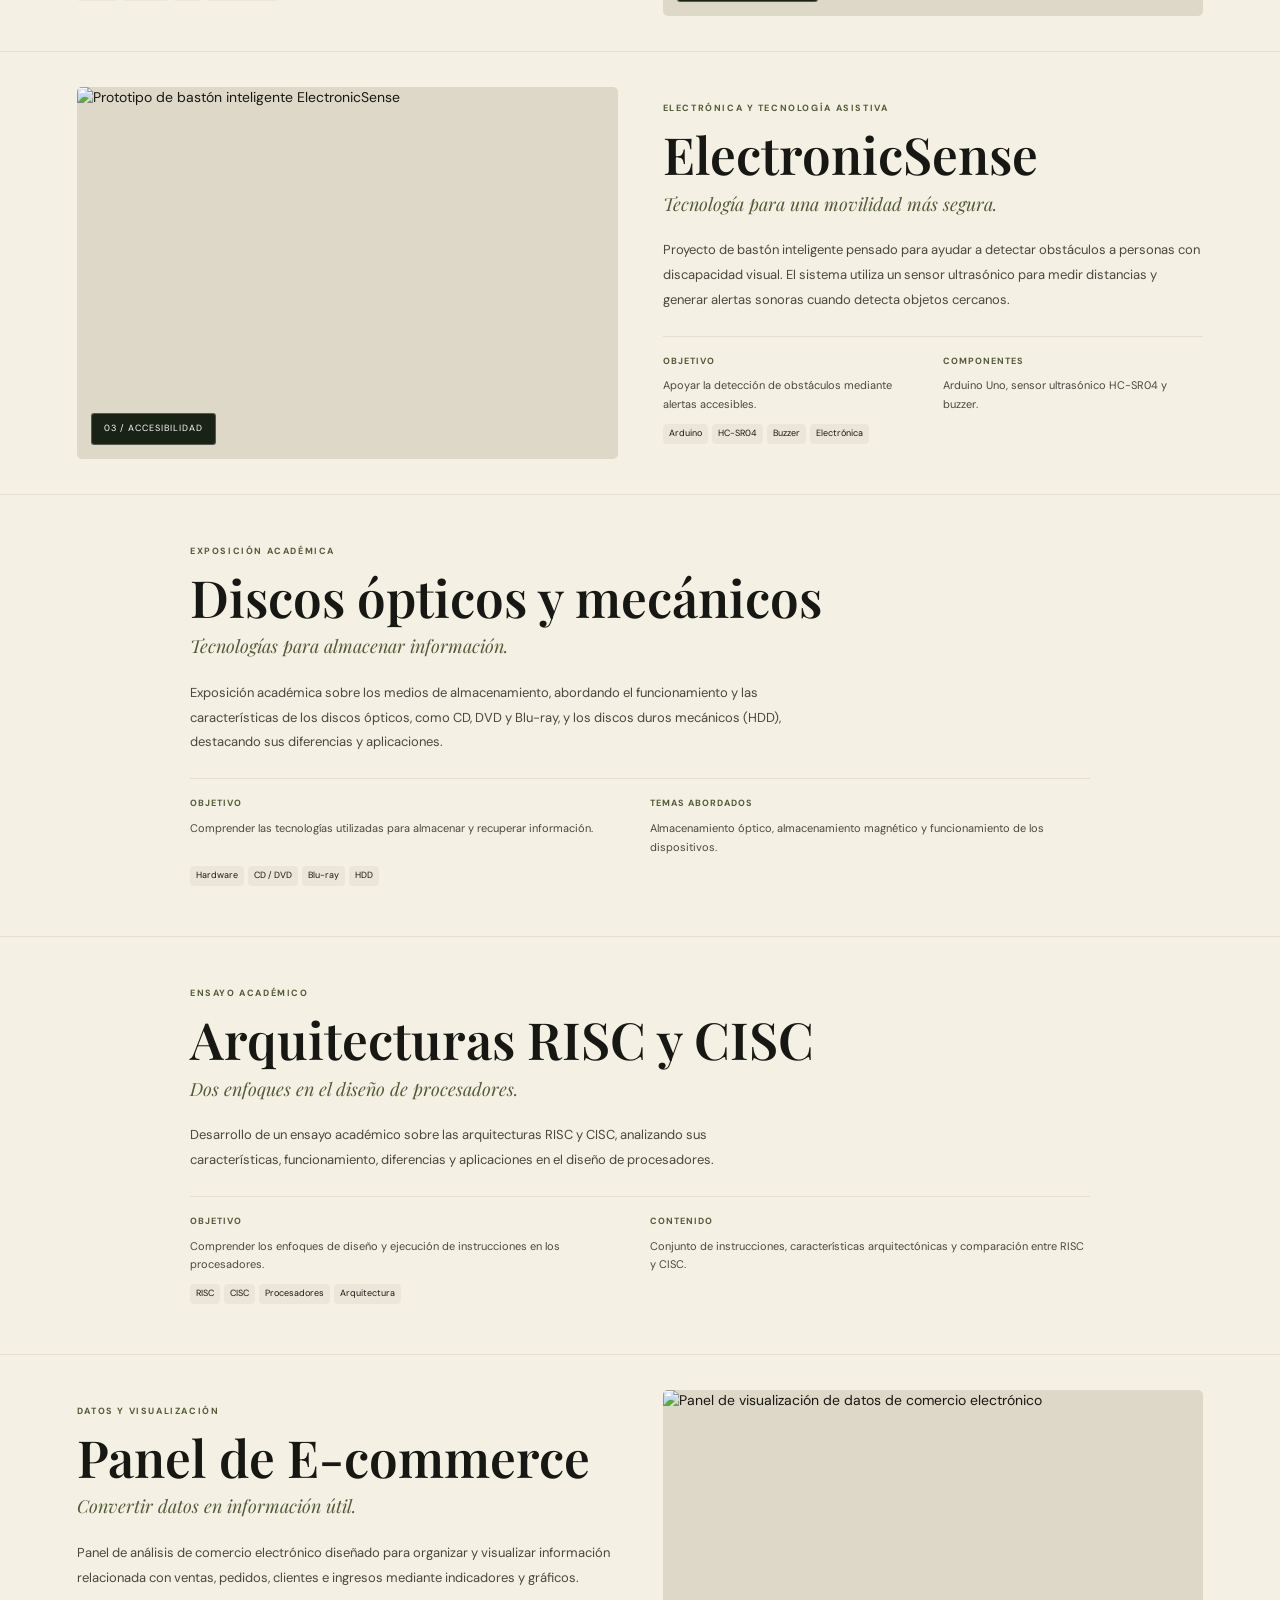
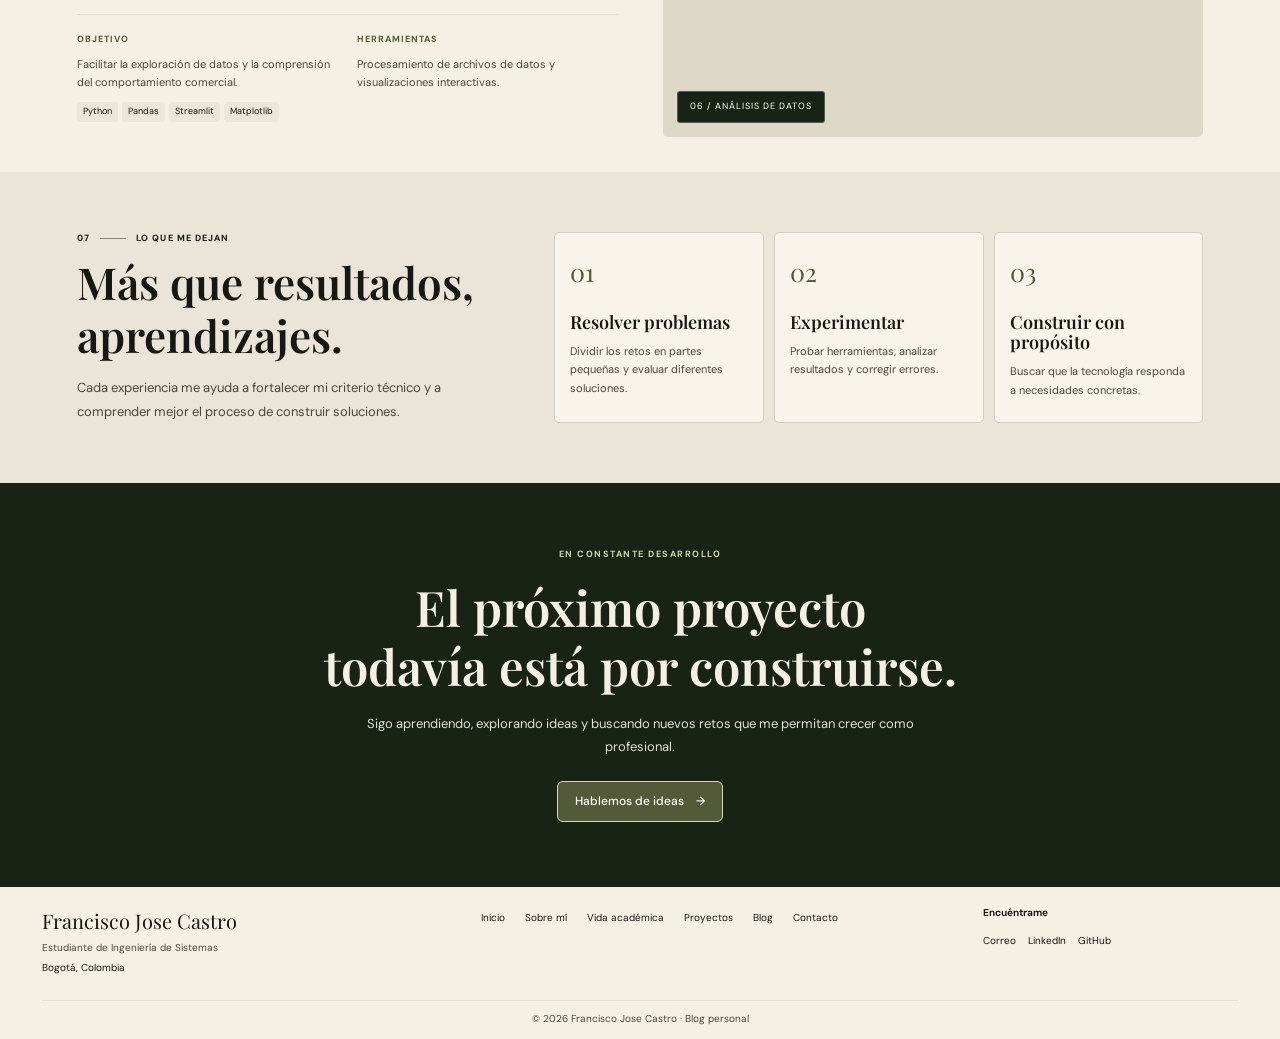
==== commit 531e013b: "Add files via upload" ====
--- a/proyectos.html
+++ b/proyectos.html
@@ -8,6 +8,17 @@
     <title>Proyectos | Francisco Jose Castro</title>
 
     <link rel="stylesheet" href="style.css">
+    <style>
+        .project-feature.project-no-image {
+            grid-template-columns: 1fr;
+        }
+        .project-feature.project-no-image .project-feature-content {
+            max-width: 900px;
+            width: 100%;
+            margin: 0 auto;
+        }
+    </style>
+
     <link rel="preconnect" href="https://fonts.googleapis.com">
     <link rel="preconnect" href="https://fonts.gstatic.com" crossorigin>
     <link href="https://fonts.googleapis.com/css2?family=DM+Sans:wght@400;500;600;700&family=Playfair+Display:wght@400;500;600;700&display=swap" rel="stylesheet">
@@ -206,11 +217,84 @@
         </div>
     </article>
 
-    <!-- PROYECTO 04: E-COMMERCE -->
+    <!-- PROYECTO 04: DISCOS ÓPTICOS Y MECÁNICOS -->
+    <article class="project-feature project-no-image">
+<div class="project-feature-content">
+            <span class="project-kicker">EXPOSICIÓN ACADÉMICA</span>
+            <h2>Discos ópticos y mecánicos</h2>
+
+            <p class="project-subtitle">
+                Tecnologías para almacenar información.
+            </p>
+
+            <p>
+                Exposición académica sobre los medios de almacenamiento,
+                abordando el funcionamiento y las características de los
+                discos ópticos, como CD, DVD y Blu-ray, y los discos duros
+                mecánicos (HDD), destacando sus diferencias y aplicaciones.
+            </p>
+
+            <div class="project-details">
+                <div>
+                    <span>OBJETIVO</span>
+                    <p>Comprender las tecnologías utilizadas para almacenar y recuperar información.</p>
+                </div>
+                <div>
+                    <span>TEMAS ABORDADOS</span>
+                    <p>Almacenamiento óptico, almacenamiento magnético y funcionamiento de los dispositivos.</p>
+                </div>
+            </div>
+
+            <div class="tags">
+                <span>Hardware</span>
+                <span>CD / DVD</span>
+                <span>Blu-ray</span>
+                <span>HDD</span>
+            </div>
+        </div>
+    </article>
+
+    <!-- PROYECTO 05: ENSAYO RISC Y CISC -->
+    <article class="project-feature project-no-image">
+<div class="project-feature-content">
+            <span class="project-kicker">ENSAYO ACADÉMICO</span>
+            <h2>Arquitecturas RISC y CISC</h2>
+
+            <p class="project-subtitle">
+                Dos enfoques en el diseño de procesadores.
+            </p>
+
+            <p>
+                Desarrollo de un ensayo académico sobre las arquitecturas
+                RISC y CISC, analizando sus características, funcionamiento,
+                diferencias y aplicaciones en el diseño de procesadores.
+            </p>
+
+            <div class="project-details">
+                <div>
+                    <span>OBJETIVO</span>
+                    <p>Comprender los enfoques de diseño y ejecución de instrucciones en los procesadores.</p>
+                </div>
+                <div>
+                    <span>CONTENIDO</span>
+                    <p>Conjunto de instrucciones, características arquitectónicas y comparación entre RISC y CISC.</p>
+                </div>
+            </div>
+
+            <div class="tags">
+                <span>RISC</span>
+                <span>CISC</span>
+                <span>Procesadores</span>
+                <span>Arquitectura</span>
+            </div>
+        </div>
+    </article>
+
+    <!-- PROYECTO 06: E-COMMERCE -->
     <article class="project-feature project-reverse">
         <div class="project-feature-image">
             <img src="images/dashboard.jpg" alt="Panel de visualización de datos de comercio electrónico">
-            <span class="project-index">04 / ANÁLISIS DE DATOS</span>
+            <span class="project-index">06 / ANÁLISIS DE DATOS</span>
         </div>
 
         <div class="project-feature-content">
@@ -250,7 +334,7 @@
     <!-- APRENDIZAJES -->
     <section class="project-learning">
         <div class="project-learning-heading">
-            <div class="section-number">05 <span></span> LO QUE ME DEJAN</div>
+            <div class="section-number">07 <span></span> LO QUE ME DEJAN</div>
             <h2>Más que resultados, aprendizajes.</h2>
             <p>
                 Cada experiencia me ayuda a fortalecer mi criterio técnico
